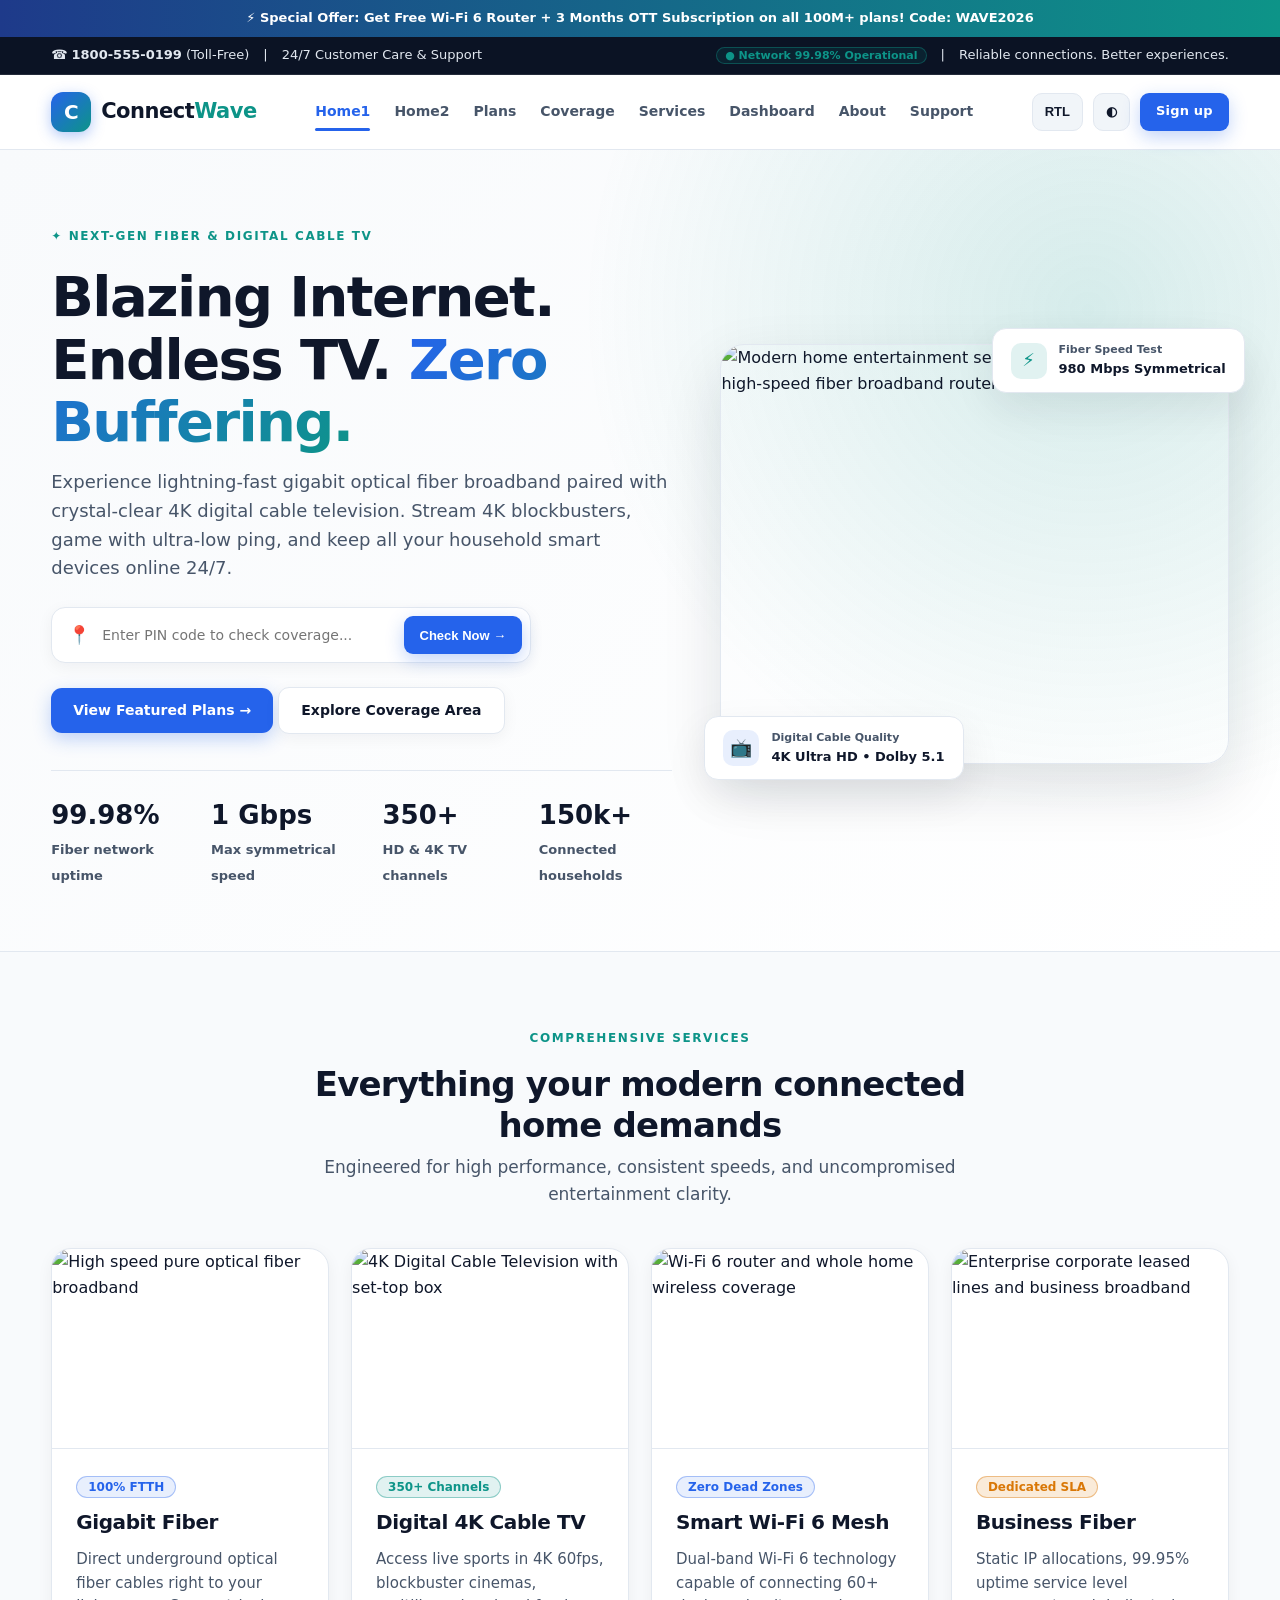
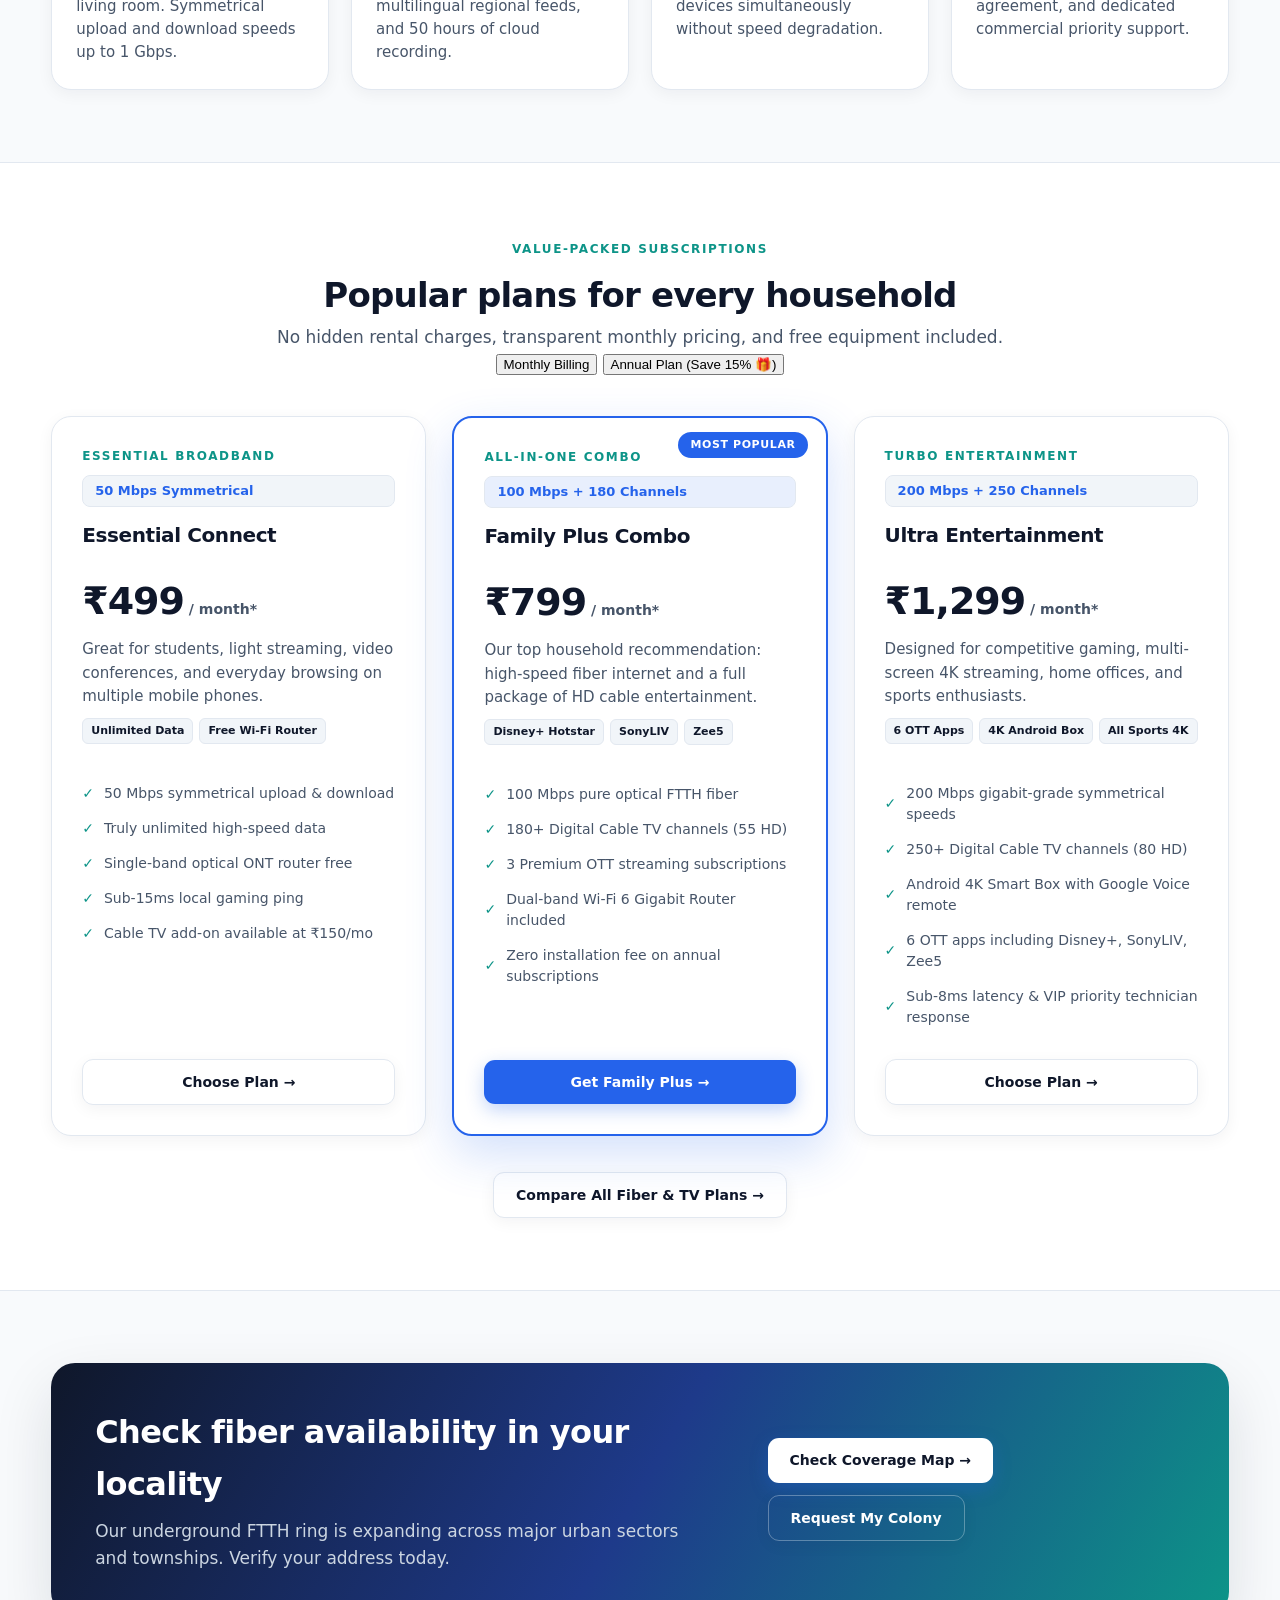
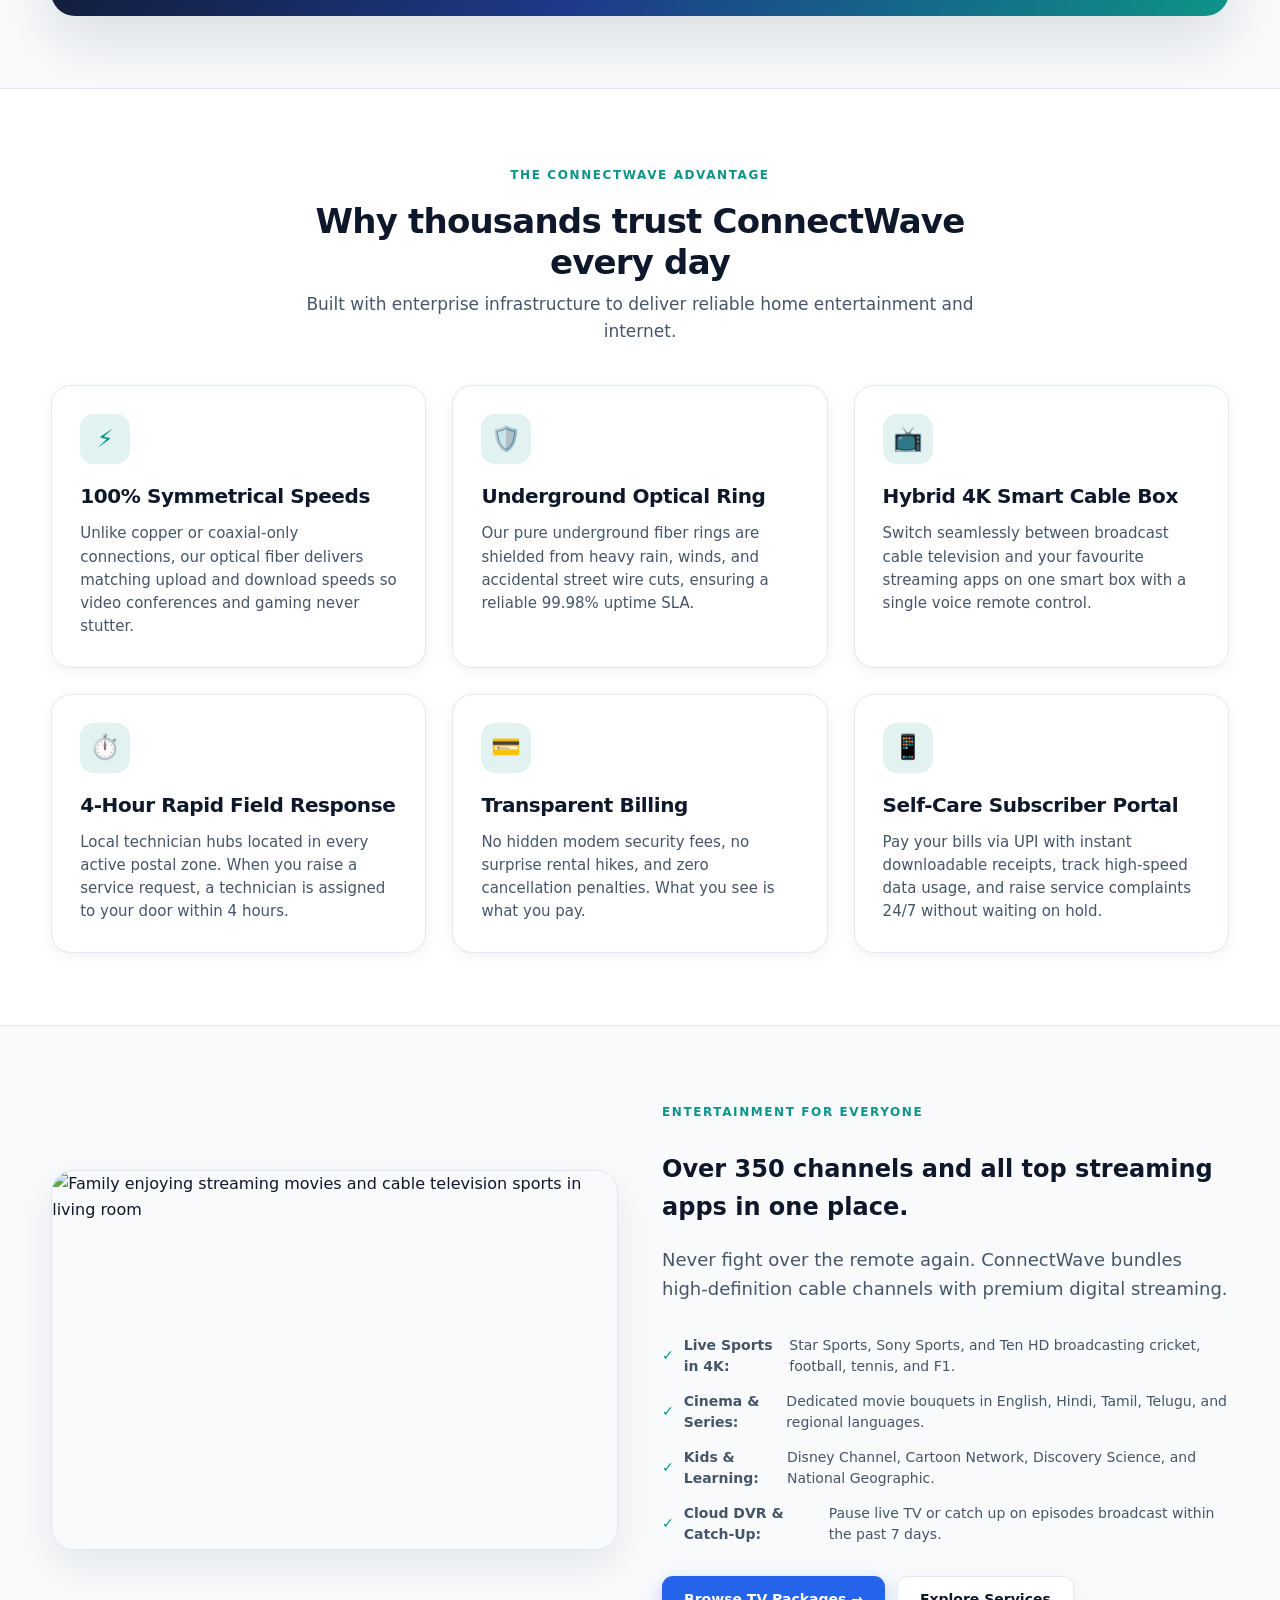
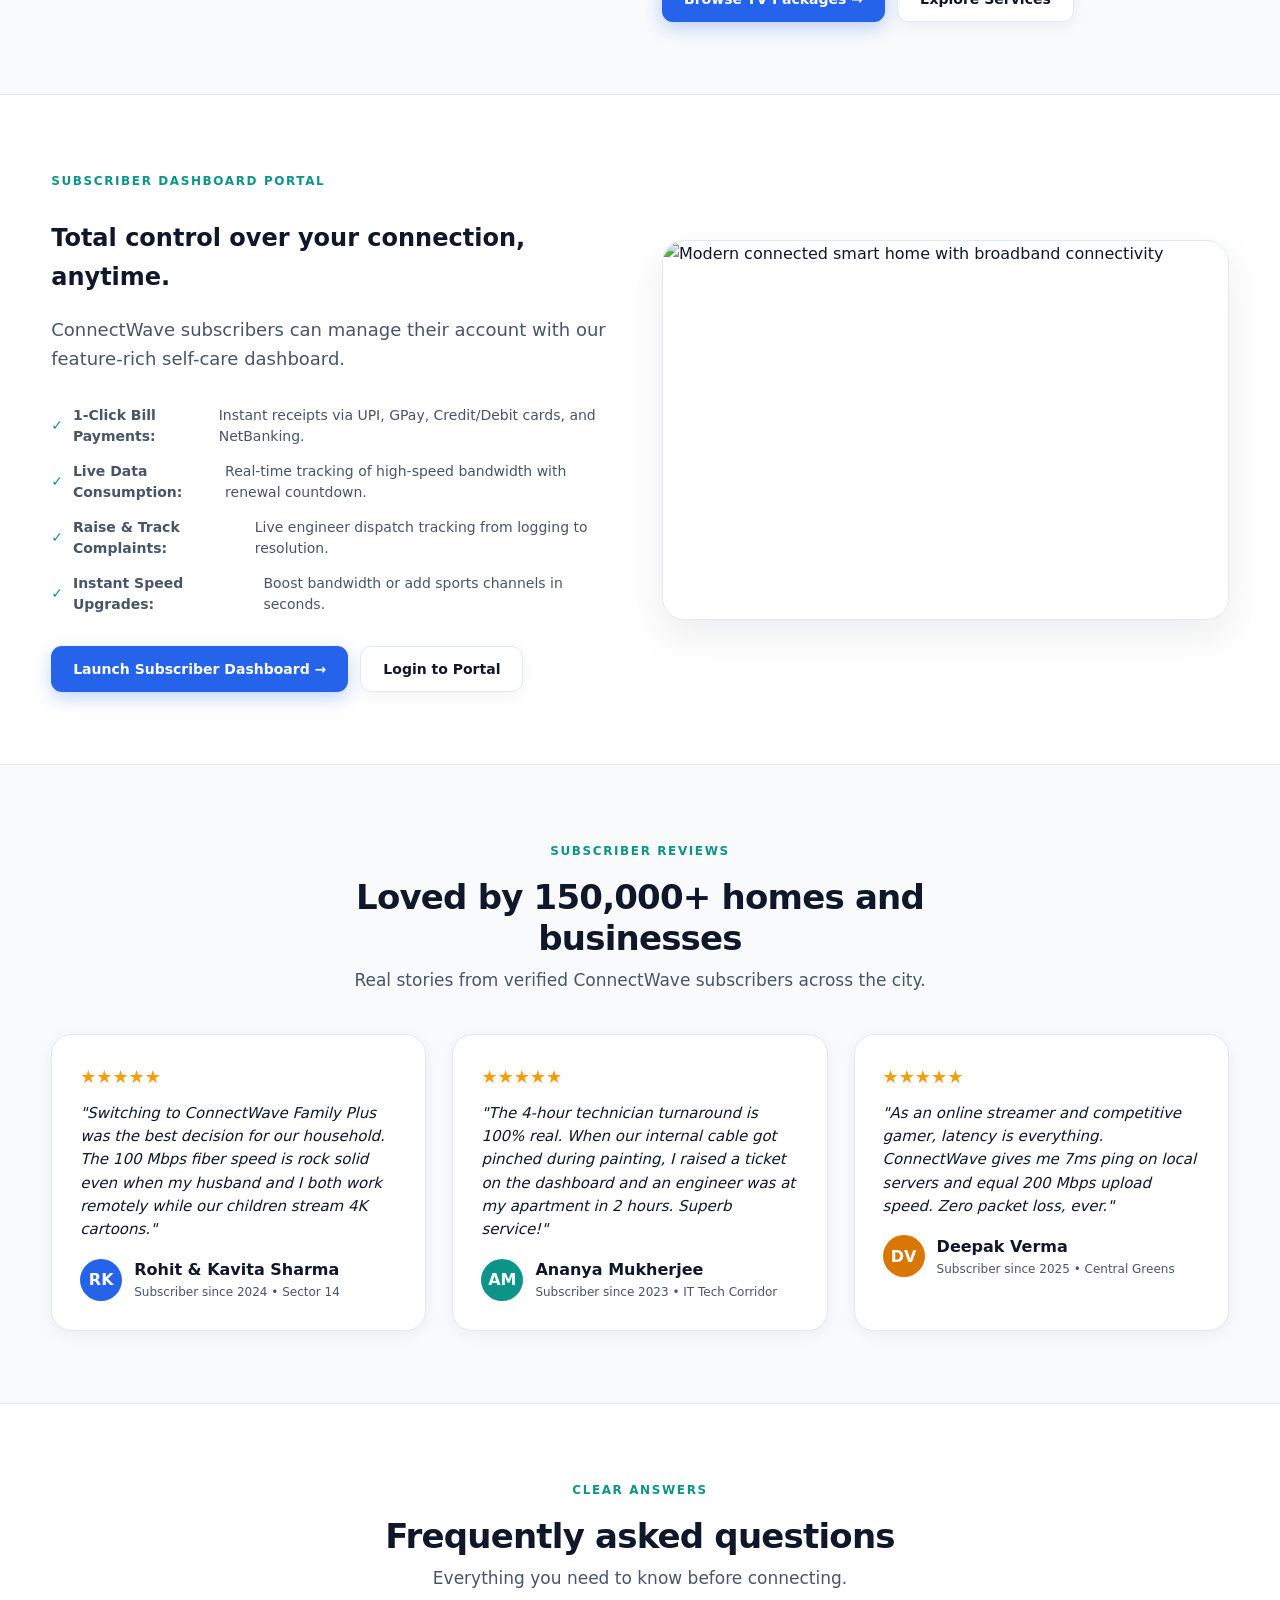
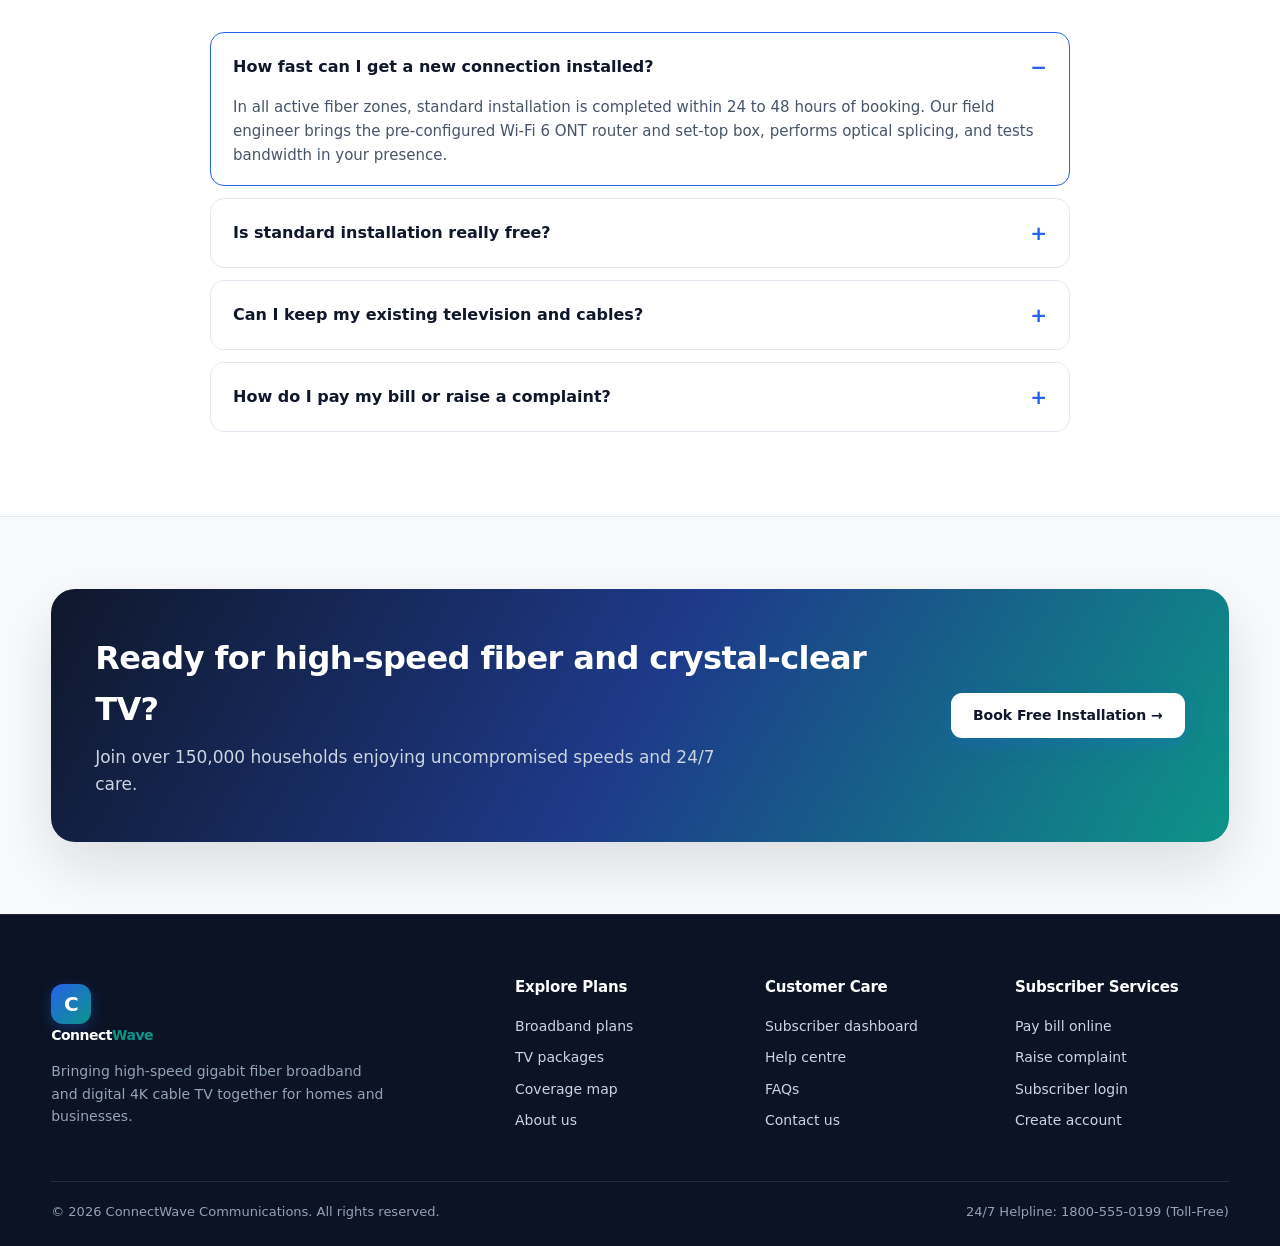
==== index.html @ 975c6c23 "feat: complete cable TV and broadband website with subscriber dashboard, coverage checker, and high-" ====
<!doctype html>
<html lang="en">
<head>
  <meta charset="utf-8">
  <meta name="viewport" content="width=device-width,initial-scale=1">
  <meta name="description" content="ConnectWave high-speed optical fiber broadband and digital 4K cable TV provider. 99.9% uptime, transparent plans, and 24/7 care.">
  <title>ConnectWave | Cable TV &amp; Gigabit Fiber Broadband</title>
  <link rel="icon" href="favicon.svg" type="image/svg+xml">
  <link rel="stylesheet" href="assets/style.css">
</head>
<body>

<!-- Announcement Offer Ticker -->
<div class="offer-ticker">
  <div class="container">
    <span>⚡ <strong>Special Offer:</strong> Get Free Wi-Fi 6 Router + 3 Months OTT Subscription on all 100M+ plans! Code: <strong>WAVE2026</strong></span>
  </div>
</div>

<!-- Topbar -->
<div class="topbar">
  <div class="container">
    <div class="topbar-left">
      <span>☎ <strong>1800-555-0199</strong> (Toll-Free)</span>
      <span>|</span>
      <span>24/7 Customer Care &amp; Support</span>
    </div>
    <div class="topbar-right">
      <span class="badge badge-success" style="padding:2px 8px;font-size:11px">● Network 99.98% Operational</span>
      <span>|</span>
      <span>Reliable connections. Better experiences.</span>
    </div>
  </div>
</div>

<!-- Navbar -->
<header class="navbar">
  <div class="container navinner">
    <a class="brand" href="index.html">
      <span class="logo">C</span>
      <span>Connect<span style="color:var(--accent)">Wave</span></span>
    </a>
    <nav class="navlinks">
      <a class="active" href="index.html">Home1</a>
      <a href="Home2.html">Home2</a>
      <a href="plans.html">Plans</a>
      <a href="coverage.html">Coverage</a>
      <a href="services.html">Services</a>
      <a href="dashboard.html">Dashboard</a>
      <a href="about.html">About</a>
      <a href="support.html">Support</a>
    </nav>
    <div class="navactions">
      <button class="iconbtn" onclick="toggleRTL()" aria-label="Toggle text direction">RTL</button>
      <button class="iconbtn" onclick="toggleTheme()" aria-label="Toggle theme">◐</button>
      <a href="signup.html" class="btn small nav-signup-btn">Sign up</a>
    </div>
  </div>
</header>

<main>
  <!-- Hero Section -->
  <section class="hero">
    <div class="container hero-grid">
      <div>
        <span class="eyebrow">✦ Next-Gen Fiber &amp; Digital Cable TV</span>
        <h1>Blazing Internet. Endless TV. <span class="gradient-text">Zero Buffering.</span></h1>
        <p>
          Experience lightning-fast gigabit optical fiber broadband paired with crystal-clear 4K digital cable television. Stream 4K blockbusters, game with ultra-low ping, and keep all your household smart devices online 24/7.
        </p>

        <!-- Quick Pincode Availability in Hero -->
        <div style="background:var(--surface);border:1.5px solid var(--line);border-radius:14px;padding:8px 8px 8px 16px;box-shadow:var(--shadow-sm);display:flex;gap:10px;align-items:center;max-width:480px;margin:20px 0 24px">
          <span style="font-size:18px">📍</span>
          <input type="text" id="heroPinInput" placeholder="Enter PIN code to check coverage..." style="border:0;background:transparent;outline:none;font:inherit;flex:1;color:var(--text);font-size:14px">
          <button class="btn small" onclick="location.href='coverage.html?pin=' + encodeURIComponent(document.getElementById('heroPinInput').value)">Check Now &rarr;</button>
        </div>

        <div class="actions">
          <a class="btn" href="#featured-plans">View Featured Plans &rarr;</a>
          <a class="btn secondary" href="coverage.html">Explore Coverage Area</a>
        </div>

        <!-- High-Impact Live Stats -->
        <div class="stats">
          <div class="stat">
            <strong>99.98%</strong>
            <span>Fiber network uptime</span>
          </div>
          <div class="stat">
            <strong>1 Gbps</strong>
            <span>Max symmetrical speed</span>
          </div>
          <div class="stat">
            <strong>350+</strong>
            <span>HD &amp; 4K TV channels</span>
          </div>
          <div class="stat">
            <strong>150k+</strong>
            <span>Connected households</span>
          </div>
        </div>
      </div>

      <!-- Hero Visual Image with Floating Badges -->
      <div class="hero-img-wrap">
        <img class="hero-img" src="https://images.unsplash.com/photo-1593784991095-a205069470b6?auto=format&fit=crop&w=1400&q=85" alt="Modern home entertainment setup with 4K television and high-speed fiber broadband router">
        
        <div class="hero-float-card top-right">
          <div style="width:36px;height:36px;border-radius:10px;background:var(--accent-light);color:var(--accent);display:grid;place-items:center;font-size:18px">⚡</div>
          <div>
            <div style="font-size:11px;color:var(--muted)">Fiber Speed Test</div>
            <strong style="color:var(--text)">980 Mbps Symmetrical</strong>
          </div>
        </div>

        <div class="hero-float-card bottom-left">
          <div style="width:36px;height:36px;border-radius:10px;background:var(--primary-light);color:var(--primary);display:grid;place-items:center;font-size:18px">📺</div>
          <div>
            <div style="font-size:11px;color:var(--muted)">Digital Cable Quality</div>
            <strong style="color:var(--text)">4K Ultra HD &bull; Dolby 5.1</strong>
          </div>
        </div>
      </div>
    </div>
  </section>

  <!-- Service Categories Grid -->
  <section class="section">
    <div class="container">
      <div class="section-head">
        <span class="eyebrow">Comprehensive Services</span>
        <h2>Everything your modern connected home demands</h2>
        <p>Engineered for high performance, consistent speeds, and uncompromised entertainment clarity.</p>
      </div>

      <div class="grid-4">
        <!-- Service 1 -->
        <article class="card">
          <img src="https://images.unsplash.com/photo-1544197150-b99a580bb7a8?auto=format&fit=crop&w=1000&q=85" alt="High speed pure optical fiber broadband">
          <div class="card-body">
            <span class="badge badge-primary" style="margin-bottom:8px">100% FTTH</span>
            <h3>Gigabit Fiber</h3>
            <p>Direct underground optical fiber cables right to your living room. Symmetrical upload and download speeds up to 1 Gbps.</p>
          </div>
        </article>

        <!-- Service 2 -->
        <article class="card">
          <img src="https://images.unsplash.com/photo-1593359677879-a4bb92f829d1?auto=format&fit=crop&w=1000&q=85" alt="4K Digital Cable Television with set-top box">
          <div class="card-body">
            <span class="badge badge-success" style="margin-bottom:8px">350+ Channels</span>
            <h3>Digital 4K Cable TV</h3>
            <p>Access live sports in 4K 60fps, blockbuster cinemas, multilingual regional feeds, and 50 hours of cloud recording.</p>
          </div>
        </article>

        <!-- Service 3 -->
        <article class="card">
          <img src="https://images.unsplash.com/photo-1606904825846-647eb07f5be2?auto=format&fit=crop&w=1000&q=85" alt="Wi-Fi 6 router and whole home wireless coverage">
          <div class="card-body">
            <span class="badge badge-primary" style="margin-bottom:8px">Zero Dead Zones</span>
            <h3>Smart Wi-Fi 6 Mesh</h3>
            <p>Dual-band Wi-Fi 6 technology capable of connecting 60+ devices simultaneously without speed degradation.</p>
          </div>
        </article>

        <!-- Service 4 -->
        <article class="card">
          <img src="https://images.unsplash.com/photo-1518770660439-4636190af475?auto=format&fit=crop&w=1000&q=85" alt="Enterprise corporate leased lines and business broadband">
          <div class="card-body">
            <span class="badge badge-warning" style="margin-bottom:8px">Dedicated SLA</span>
            <h3>Business Fiber</h3>
            <p>Static IP allocations, 99.95% uptime service level agreement, and dedicated commercial priority support.</p>
          </div>
        </article>
      </div>
    </div>
  </section>

  <!-- Featured Plans Section on Home Page -->
  <section class="section alt" id="featured-plans">
    <div class="container">
      <div class="section-head">
        <span class="eyebrow">Value-Packed Subscriptions</span>
        <h2>Popular plans for every household</h2>
        <p>No hidden rental charges, transparent monthly pricing, and free equipment included.</p>

        <!-- Monthly / Annual Toggle Switcher -->
        <div class="plan-switcher">
          <button class="plan-switch-btn active" data-cycle="monthly" onclick="setBillingCycle('monthly')">Monthly Billing</button>
          <button class="plan-switch-btn" data-cycle="annual" onclick="setBillingCycle('annual')">Annual Plan (Save 15% 🎁)</button>
        </div>
      </div>

      <div class="grid">
        <!-- Plan 1 -->
        <article class="card plain-card" data-monthly-price="499">
          <span class="eyebrow">ESSENTIAL BROADBAND</span>
          <div class="speed-tag">50 Mbps Symmetrical</div>
          <h3>Essential Connect</h3>
          <div class="price">₹499<small> / month*</small></div>
          <p>Great for students, light streaming, video conferences, and everyday browsing on multiple mobile phones.</p>
          
          <div class="ott-badges">
            <span class="ott-chip">Unlimited Data</span>
            <span class="ott-chip">Free Wi-Fi Router</span>
          </div>

          <ul class="list">
            <li>50 Mbps symmetrical upload &amp; download</li>
            <li>Truly unlimited high-speed data</li>
            <li>Single-band optical ONT router free</li>
            <li>Sub-15ms local gaming ping</li>
            <li>Cable TV add-on available at ₹150/mo</li>
          </ul>
          <a class="btn secondary" href="signup.html?plan=essential50">Choose Plan &rarr;</a>
        </article>

        <!-- Plan 2: Most Popular Combo -->
        <article class="card plain-card featured" data-monthly-price="799">
          <span class="featured-ribbon">MOST POPULAR</span>
          <span class="eyebrow">ALL-IN-ONE COMBO</span>
          <div class="speed-tag" style="background:var(--primary-light);color:var(--primary)">100 Mbps + 180 Channels</div>
          <h3>Family Plus Combo</h3>
          <div class="price">₹799<small> / month*</small></div>
          <p>Our top household recommendation: high-speed fiber internet and a full package of HD cable entertainment.</p>
          
          <div class="ott-badges">
            <span class="ott-chip">Disney+ Hotstar</span>
            <span class="ott-chip">SonyLIV</span>
            <span class="ott-chip">Zee5</span>
          </div>

          <ul class="list">
            <li>100 Mbps pure optical FTTH fiber</li>
            <li>180+ Digital Cable TV channels (55 HD)</li>
            <li>3 Premium OTT streaming subscriptions</li>
            <li>Dual-band Wi-Fi 6 Gigabit Router included</li>
            <li>Zero installation fee on annual subscriptions</li>
          </ul>
          <a class="btn" href="signup.html?plan=familyplus100">Get Family Plus &rarr;</a>
        </article>

        <!-- Plan 3 -->
        <article class="card plain-card" data-monthly-price="1299">
          <span class="eyebrow">TURBO ENTERTAINMENT</span>
          <div class="speed-tag">200 Mbps + 250 Channels</div>
          <h3>Ultra Entertainment</h3>
          <div class="price">₹1,299<small> / month*</small></div>
          <p>Designed for competitive gaming, multi-screen 4K streaming, home offices, and sports enthusiasts.</p>
          
          <div class="ott-badges">
            <span class="ott-chip">6 OTT Apps</span>
            <span class="ott-chip">4K Android Box</span>
            <span class="ott-chip">All Sports 4K</span>
          </div>

          <ul class="list">
            <li>200 Mbps gigabit-grade symmetrical speeds</li>
            <li>250+ Digital Cable TV channels (80 HD)</li>
            <li>Android 4K Smart Box with Google Voice remote</li>
            <li>6 OTT apps including Disney+, SonyLIV, Zee5</li>
            <li>Sub-8ms latency &amp; VIP priority technician response</li>
          </ul>
          <a class="btn secondary" href="signup.html?plan=ultra200">Choose Plan &rarr;</a>
        </article>
      </div>

      <div style="text-align:center;margin-top:36px">
        <a class="btn secondary" href="plans.html">Compare All Fiber &amp; TV Plans &rarr;</a>
      </div>
    </div>
  </section>

  <!-- Interactive Coverage Quick Strip -->
  <section class="section">
    <div class="container">
      <div class="banner">
        <div>
          <h2>Check fiber availability in your locality</h2>
          <p>Our underground FTTH ring is expanding across major urban sectors and townships. Verify your address today.</p>
        </div>
        <div style="display:flex;gap:12px;flex-wrap:wrap">
          <a class="btn" style="background:#ffffff;color:#0f172a !important" href="coverage.html">Check Coverage Map &rarr;</a>
          <a class="btn secondary" style="border-color:rgba(255,255,255,0.3);color:#ffffff !important;background:transparent" href="coverage.html#request-coverage">Request My Colony</a>
        </div>
      </div>
    </div>
  </section>

  <!-- Why Choose ConnectWave: 6 Value Pillars -->
  <section class="section alt">
    <div class="container">
      <div class="section-head">
        <span class="eyebrow">The ConnectWave Advantage</span>
        <h2>Why thousands trust ConnectWave every day</h2>
        <p>Built with enterprise infrastructure to deliver reliable home entertainment and internet.</p>
      </div>

      <div class="grid">
        <div class="card" style="padding:28px">
          <div class="feature-icon">⚡</div>
          <h3>100% Symmetrical Speeds</h3>
          <p>Unlike copper or coaxial-only connections, our optical fiber delivers matching upload and download speeds so video conferences and gaming never stutter.</p>
        </div>

        <div class="card" style="padding:28px">
          <div class="feature-icon">🛡️</div>
          <h3>Underground Optical Ring</h3>
          <p>Our pure underground fiber rings are shielded from heavy rain, winds, and accidental street wire cuts, ensuring a reliable 99.98% uptime SLA.</p>
        </div>

        <div class="card" style="padding:28px">
          <div class="feature-icon">📺</div>
          <h3>Hybrid 4K Smart Cable Box</h3>
          <p>Switch seamlessly between broadcast cable television and your favourite streaming apps on one smart box with a single voice remote control.</p>
        </div>

        <div class="card" style="padding:28px">
          <div class="feature-icon">⏱️</div>
          <h3>4-Hour Rapid Field Response</h3>
          <p>Local technician hubs located in every active postal zone. When you raise a service request, a technician is assigned to your door within 4 hours.</p>
        </div>

        <div class="card" style="padding:28px">
          <div class="feature-icon">💳</div>
          <h3>Transparent Billing</h3>
          <p>No hidden modem security fees, no surprise rental hikes, and zero cancellation penalties. What you see is what you pay.</p>
        </div>

        <div class="card" style="padding:28px">
          <div class="feature-icon">📱</div>
          <h3>Self-Care Subscriber Portal</h3>
          <p>Pay your bills via UPI with instant downloadable receipts, track high-speed data usage, and raise service complaints 24/7 without waiting on hold.</p>
        </div>
      </div>
    </div>
  </section>

  <!-- Entertainment Showcase (Cable TV & OTT Bouquets) -->
  <section class="section">
    <div class="container two-col">
      <img src="https://images.unsplash.com/photo-1574375927938-d5a98e8ffe85?auto=format&fit=crop&w=1200&q=85" alt="Family enjoying streaming movies and cable television sports in living room">
      <div>
        <span class="eyebrow">Entertainment for Everyone</span>
        <h2>Over 350 channels and all top streaming apps in one place.</h2>
        <p class="lead">
          Never fight over the remote again. ConnectWave bundles high-definition cable channels with premium digital streaming.
        </p>
        <ul class="list">
          <li><strong>Live Sports in 4K:</strong> Star Sports, Sony Sports, and Ten HD broadcasting cricket, football, tennis, and F1.</li>
          <li><strong>Cinema &amp; Series:</strong> Dedicated movie bouquets in English, Hindi, Tamil, Telugu, and regional languages.</li>
          <li><strong>Kids &amp; Learning:</strong> Disney Channel, Cartoon Network, Discovery Science, and National Geographic.</li>
          <li><strong>Cloud DVR &amp; Catch-Up:</strong> Pause live TV or catch up on episodes broadcast within the past 7 days.</li>
        </ul>
        <div style="display:flex;gap:12px;margin-top:20px;flex-wrap:wrap">
          <a class="btn" href="plans.html?cat=tv">Browse TV Packages &rarr;</a>
          <a class="btn secondary" href="services.html">Explore Services</a>
        </div>
      </div>
    </div>
  </section>

  <!-- Dedicated Subscriber Portal Spotlight Card -->
  <section class="section alt">
    <div class="container two-col">
      <div>
        <span class="eyebrow">Subscriber Dashboard Portal</span>
        <h2>Total control over your connection, anytime.</h2>
        <p class="lead">
          ConnectWave subscribers can manage their account with our feature-rich self-care dashboard.
        </p>
        <ul class="list">
          <li><strong>1-Click Bill Payments:</strong> Instant receipts via UPI, GPay, Credit/Debit cards, and NetBanking.</li>
          <li><strong>Live Data Consumption:</strong> Real-time tracking of high-speed bandwidth with renewal countdown.</li>
          <li><strong>Raise &amp; Track Complaints:</strong> Live engineer dispatch tracking from logging to resolution.</li>
          <li><strong>Instant Speed Upgrades:</strong> Boost bandwidth or add sports channels in seconds.</li>
        </ul>
        <div style="display:flex;gap:12px;flex-wrap:wrap;margin-top:22px">
          <a class="btn" href="dashboard.html">Launch Subscriber Dashboard &rarr;</a>
          <a class="btn secondary" href="login.html">Login to Portal</a>
        </div>
      </div>
      <img src="https://images.unsplash.com/photo-1558008258-3256797b43f3?auto=format&fit=crop&w=1200&q=85" alt="Modern connected smart home with broadband connectivity">
    </div>
  </section>

  <!-- Customer Testimonials -->
  <section class="section">
    <div class="container">
      <div class="section-head">
        <span class="eyebrow">Subscriber Reviews</span>
        <h2>Loved by 150,000+ homes and businesses</h2>
        <p>Real stories from verified ConnectWave subscribers across the city.</p>
      </div>

      <div class="grid">
        <div class="card" style="padding:28px">
          <div style="color:#f59e0b;font-size:18px;margin-bottom:10px">★★★★★</div>
          <p style="font-style:italic;color:var(--text);margin-bottom:16px">
            "Switching to ConnectWave Family Plus was the best decision for our household. The 100 Mbps fiber speed is rock solid even when my husband and I both work remotely while our children stream 4K cartoons."
          </p>
          <div style="display:flex;align-items:center;gap:12px">
            <div style="width:42px;height:42px;border-radius:50%;background:var(--primary);color:white;display:grid;place-items:center;font-weight:750">RK</div>
            <div>
              <strong style="color:var(--text)">Rohit &amp; Kavita Sharma</strong>
              <div style="font-size:12px;color:var(--muted)">Subscriber since 2024 &bull; Sector 14</div>
            </div>
          </div>
        </div>

        <div class="card" style="padding:28px">
          <div style="color:#f59e0b;font-size:18px;margin-bottom:10px">★★★★★</div>
          <p style="font-style:italic;color:var(--text);margin-bottom:16px">
            "The 4-hour technician turnaround is 100% real. When our internal cable got pinched during painting, I raised a ticket on the dashboard and an engineer was at my apartment in 2 hours. Superb service!"
          </p>
          <div style="display:flex;align-items:center;gap:12px">
            <div style="width:42px;height:42px;border-radius:50%;background:var(--accent);color:white;display:grid;place-items:center;font-weight:750">AM</div>
            <div>
              <strong style="color:var(--text)">Ananya Mukherjee</strong>
              <div style="font-size:12px;color:var(--muted)">Subscriber since 2023 &bull; IT Tech Corridor</div>
            </div>
          </div>
        </div>

        <div class="card" style="padding:28px">
          <div style="color:#f59e0b;font-size:18px;margin-bottom:10px">★★★★★</div>
          <p style="font-style:italic;color:var(--text);margin-bottom:16px">
            "As an online streamer and competitive gamer, latency is everything. ConnectWave gives me 7ms ping on local servers and equal 200 Mbps upload speed. Zero packet loss, ever."
          </p>
          <div style="display:flex;align-items:center;gap:12px">
            <div style="width:42px;height:42px;border-radius:50%;background:var(--warning);color:white;display:grid;place-items:center;font-weight:750">DV</div>
            <div>
              <strong style="color:var(--text)">Deepak Verma</strong>
              <div style="font-size:12px;color:var(--muted)">Subscriber since 2025 &bull; Central Greens</div>
            </div>
          </div>
        </div>
      </div>
    </div>
  </section>

  <!-- FAQs on Home1 -->
  <section class="section alt">
    <div class="container">
      <div class="section-head">
        <span class="eyebrow">Clear Answers</span>
        <h2>Frequently asked questions</h2>
        <p>Everything you need to know before connecting.</p>
      </div>

      <div class="faq">
        <details open>
          <summary>How fast can I get a new connection installed?</summary>
          <p>In all active fiber zones, standard installation is completed within 24 to 48 hours of booking. Our field engineer brings the pre-configured Wi-Fi 6 ONT router and set-top box, performs optical splicing, and tests bandwidth in your presence.</p>
        </details>
        <details>
          <summary>Is standard installation really free?</summary>
          <p>Yes! Free installation applies when you subscribe to any 6-month or 12-month billing plan. On monthly plans, a nominal one-time technician setup fee of ₹500 covers indoor cabling and optical router setup.</p>
        </details>
        <details>
          <summary>Can I keep my existing television and cables?</summary>
          <p>Yes. Our 4K digital cable set-top box connects seamlessly to any television via standard HDMI or AV cables. We also provide full backward compatibility with non-smart TVs.</p>
        </details>
        <details>
          <summary>How do I pay my bill or raise a complaint?</summary>
          <p>You can pay bills in 1 click or raise a service ticket through the <a href="dashboard.html" style="color:var(--primary);font-weight:750">Subscriber Dashboard</a> using UPI, Cards, or NetBanking with zero transaction charges.</p>
        </details>
      </div>
    </div>
  </section>

  <!-- Ready to Connect Banner -->
  <section class="section">
    <div class="container">
      <div class="banner">
        <div>
          <h2>Ready for high-speed fiber and crystal-clear TV?</h2>
          <p>Join over 150,000 households enjoying uncompromised speeds and 24/7 care.</p>
        </div>
        <a class="btn" style="background:#ffffff;color:#0f172a !important" href="signup.html">Book Free Installation &rarr;</a>
      </div>
    </div>
  </section>
</main>

<!-- Footer (Identical Brand Name with Navbar) -->
<footer class="footer">
  <div class="container">
    <div class="footer-grid">
      <div class="footer-brand-wrap">
        <a class="brand" href="index.html">
          <span class="logo">C</span>
          <span style="color:white">Connect<span style="color:var(--accent)">Wave</span></span>
        </a>
        <p>Bringing high-speed gigabit fiber broadband and digital 4K cable TV together for homes and businesses.</p>
      </div>
      <div>
        <h4>Explore Plans</h4>
        <a href="plans.html">Broadband plans</a>
        <a href="services.html">TV packages</a>
        <a href="coverage.html">Coverage map</a>
        <a href="about.html">About us</a>
      </div>
      <div>
        <h4>Customer Care</h4>
        <a href="dashboard.html">Subscriber dashboard</a>
        <a href="support.html">Help centre</a>
        <a href="support.html#faq">FAQs</a>
        <a href="contact.html">Contact us</a>
      </div>
      <div>
        <h4>Subscriber Services</h4>
        <a href="dashboard.html">Pay bill online</a>
        <a href="dashboard.html">Raise complaint</a>
        <a href="login.html">Subscriber login</a>
        <a href="signup.html">Create account</a>
      </div>
    </div>
    <div class="copyright">
      <span>&copy; 2026 ConnectWave Communications. All rights reserved.</span>
      <span>24/7 Helpline: 1800-555-0199 (Toll-Free)</span>
    </div>
  </div>
</footer>

<script src="assets/app.js"></script>
</body>
</html>
---- assets/style.css ----
/* ============================================================
   CONNECTWAVE - MODERN DESIGN SYSTEM & STYLESHEET
   High Contrast (Light & Dark) • Responsive (320px - 2014px+) • RTL Ready
   ============================================================ */

:root {
  --bg: #f8fafc;
  --surface: #ffffff;
  --surface-alt: #f1f5f9;
  --surface-card: #ffffff;
  --text: #0f172a;
  --muted: #475569;
  --primary: #2563eb;
  --primary-hover: #1d4ed8;
  --primary-light: rgba(37, 99, 235, 0.1);
  --accent: #0d9488;
  --accent-hover: #0f766e;
  --accent-light: rgba(13, 148, 136, 0.12);
  --line: #e2e8f0;
  --shadow: 0 16px 40px rgba(15, 23, 42, 0.08);
  --shadow-sm: 0 4px 16px rgba(15, 23, 42, 0.05);
  --shadow-lg: 0 24px 60px rgba(15, 23, 42, 0.12);
  --success: #0d9488;
  --warning: #d97706;
  --danger: #dc2626;
  --hero-overlay: linear-gradient(135deg, rgba(15, 23, 42, 0.88), rgba(30, 58, 138, 0.82));
}

[data-theme="dark"] {
  --bg: #0b1120;
  --surface: #131d33;
  --surface-alt: #1c2a4a;
  --surface-card: #142038;
  --text: #f8fafc;
  --muted: #94a3b8;
  --primary: #60a5fa;
  --primary-hover: #93c5fd;
  --primary-light: rgba(96, 165, 250, 0.15);
  --accent: #2dd4bf;
  --accent-hover: #5eead4;
  --accent-light: rgba(45, 212, 191, 0.18);
  --line: #243452;
  --shadow: 0 16px 45px rgba(0, 0, 0, 0.45);
  --shadow-sm: 0 4px 16px rgba(0, 0, 0, 0.3);
  --shadow-lg: 0 24px 60px rgba(0, 0, 0, 0.55);
  --success: #2dd4bf;
  --warning: #fbbf24;
  --danger: #f87171;
  --hero-overlay: linear-gradient(135deg, rgba(7, 11, 22, 0.92), rgba(20, 39, 82, 0.88));
}

* {
  box-sizing: border-box;
}

html {
  scroll-behavior: smooth;
}

body {
  margin: 0;
  background: var(--bg);
  color: var(--text);
  font: 16px/1.6 Inter, Segoe UI, system-ui, -apple-system, Arial, sans-serif;
  transition: background-color 0.2s ease, color 0.2s ease;
  overflow-x: hidden;
}

a {
  color: inherit;
  text-decoration: none;
}

img {
  max-width: 100%;
  display: block;
}

/* Container for Standard & Ultrawide (up to 2014px+) */
.container {
  width: min(1280px, 92%);
  margin: 0 auto;
}

@media (min-width: 1920px) {
  .container {
    width: min(1440px, 90%);
  }
}

/* ============================================================
   TOPBAR & TICKER
   ============================================================ */
.topbar {
  background: #0b1324;
  color: #e2e8f0;
  font-size: 13px;
  padding: 8px 0;
  border-bottom: 1px solid rgba(255, 255, 255, 0.1);
}

.topbar .container {
  display: flex;
  justify-content: space-between;
  align-items: center;
  gap: 16px;
}

.topbar-left, .topbar-right {
  display: flex;
  align-items: center;
  gap: 14px;
}

.offer-ticker {
  background: linear-gradient(90deg, #1e3a8a, #0d9488);
  color: #ffffff;
  padding: 8px 0;
  font-size: 13px;
  font-weight: 600;
  text-align: center;
}

.offer-ticker .container {
  display: flex;
  justify-content: center;
  align-items: center;
  gap: 12px;
}

/* ============================================================
   NAVBAR
   ============================================================ */
.navbar {
  background: var(--surface);
  border-bottom: 1px solid var(--line);
  position: sticky;
  top: 0;
  z-index: 100;
  backdrop-filter: blur(10px);
  transition: background-color 0.2s ease, border-color 0.2s ease;
}

.navinner {
  min-height: 74px;
  display: flex;
  align-items: center;
  justify-content: space-between;
  gap: 18px;
}

.brand {
  display: inline-flex;
  align-items: center;
  gap: 10px;
  font-size: 21px;
  font-weight: 850;
  white-space: nowrap;
  letter-spacing: -0.5px;
  color: var(--text);
}

.logo {
  width: 40px;
  height: 40px;
  border-radius: 12px;
  background: linear-gradient(135deg, #2563eb, #0d9488);
  display: grid;
  place-items: center;
  color: #ffffff;
  font-weight: 900;
  font-size: 20px;
  box-shadow: 0 4px 14px rgba(37, 99, 235, 0.35);
  flex-shrink: 0;
}

.navlinks {
  display: flex;
  align-items: center;
  gap: 16px;
  flex-wrap: wrap;
  font-size: 14px;
  font-weight: 650;
}

.navlinks a {
  color: var(--muted);
  padding: 6px 4px;
  border-radius: 6px;
  transition: color 0.15s ease;
  position: relative;
}

.navlinks a:hover,
.navlinks a.active {
  color: var(--primary);
}

.navlinks a.active::after {
  content: "";
  position: absolute;
  bottom: -2px;
  left: 4px;
  right: 4px;
  height: 2.5px;
  background: var(--primary);
  border-radius: 2px;
}

.navactions {
  display: flex;
  gap: 10px;
  align-items: center;
  flex-shrink: 0;
}

.iconbtn {
  border: 1px solid var(--line);
  background: var(--surface-alt);
  color: var(--text);
  padding: 8px 12px;
  border-radius: 10px;
  cursor: pointer;
  font-weight: 700;
  font-size: 13px;
  transition: all 0.15s ease;
  display: inline-flex;
  align-items: center;
  justify-content: center;
  min-height: 38px;
}

.iconbtn:hover {
  background: var(--surface);
  border-color: var(--primary);
  color: var(--primary);
}

/* ============================================================
   BUTTONS
   ============================================================ */
.btn {
  display: inline-flex;
  align-items: center;
  justify-content: center;
  gap: 8px;
  padding: 11px 22px;
  border-radius: 11px;
  background: var(--primary);
  color: #ffffff !important;
  font-weight: 750;
  font-size: 14px;
  border: 0;
  cursor: pointer;
  box-shadow: 0 6px 18px rgba(37, 99, 235, 0.28);
  transition: all 0.15s ease;
  text-decoration: none;
  white-space: nowrap;
}

.btn:hover {
  background: var(--primary-hover);
  transform: translateY(-1px);
  box-shadow: 0 8px 24px rgba(37, 99, 235, 0.35);
}

.btn.secondary {
  background: var(--surface);
  color: var(--text) !important;
  border: 1px solid var(--line);
  box-shadow: var(--shadow-sm);
}

.btn.secondary:hover {
  background: var(--surface-alt);
  border-color: var(--primary);
  color: var(--primary) !important;
}

.btn.accent {
  background: var(--accent);
  box-shadow: 0 6px 18px rgba(13, 148, 136, 0.28);
}

.btn.accent:hover {
  background: var(--accent-hover);
}

.btn.small {
  padding: 8px 16px;
  font-size: 13px;
  border-radius: 9px;
  min-height: 38px;
}

.nav-signup-btn {
  font-weight: 750;
  letter-spacing: 0.2px;
}

/* ============================================================
   BADGES & PILLS
   ============================================================ */
.badge {
  display: inline-flex;
  align-items: center;
  gap: 6px;
  padding: 4px 11px;
  border-radius: 20px;
  font-size: 12px;
  font-weight: 750;
  line-height: 1;
}

.badge-success {
  background: var(--accent-light);
  color: var(--accent);
  border: 1px solid rgba(13, 148, 136, 0.4);
}

.badge-warning {
  background: rgba(217, 119, 6, 0.15);
  color: var(--warning);
  border: 1px solid rgba(217, 119, 6, 0.4);
}

.badge-danger {
  background: rgba(220, 38, 38, 0.15);
  color: var(--danger);
  border: 1px solid rgba(220, 38, 38, 0.4);
}

.badge-primary {
  background: var(--primary-light);
  color: var(--primary);
  border: 1px solid rgba(37, 99, 235, 0.35);
}

/* ============================================================
   HERO SECTIONS (High Contrast with Relevant Backgrounds)
   ============================================================ */
.hero {
  padding: 72px 0 64px;
  background: radial-gradient(circle at 85% 20%, rgba(13, 148, 136, 0.16), transparent 40%),
              linear-gradient(135deg, var(--bg), var(--surface));
  border-bottom: 1px solid var(--line);
}

.hero-grid {
  display: grid;
  grid-template-columns: 1.1fr 0.9fr;
  gap: 48px;
  align-items: center;
}

.eyebrow {
  color: var(--accent);
  font-weight: 850;
  text-transform: uppercase;
  letter-spacing: 1.6px;
  font-size: 12px;
  display: inline-flex;
  align-items: center;
  gap: 6px;
  margin-bottom: 8px;
}

.hero h1 {
  font-size: clamp(36px, 4.6vw, 56px);
  line-height: 1.12;
  letter-spacing: -1.6px;
  margin: 12px 0;
  font-weight: 900;
  color: var(--text);
}

.gradient-text {
  background: linear-gradient(135deg, var(--primary), var(--accent));
  -webkit-background-clip: text;
  -webkit-text-fill-color: transparent;
}

.hero p, .lead {
  color: var(--muted);
  font-size: 18px;
  max-width: 640px;
  margin: 14px 0 24px;
  line-height: 1.6;
}

.hero-img-wrap {
  position: relative;
}

.hero-img {
  height: 420px;
  object-fit: cover;
  width: 100%;
  border-radius: 24px;
  box-shadow: var(--shadow-lg);
  border: 1px solid var(--line);
}

.hero-float-card {
  position: absolute;
  background: var(--surface);
  border: 1px solid var(--line);
  padding: 12px 18px;
  border-radius: 14px;
  box-shadow: var(--shadow);
  display: flex;
  align-items: center;
  gap: 12px;
  font-size: 13px;
  font-weight: 750;
  backdrop-filter: blur(8px);
}

.hero-float-card.top-right {
  top: -16px;
  right: -16px;
}

.hero-float-card.bottom-left {
  bottom: -16px;
  left: -16px;
}

.stats {
  display: flex;
  gap: 32px;
  margin-top: 36px;
  padding-top: 24px;
  border-top: 1px solid var(--line);
}

.stat strong {
  display: block;
  font-size: 26px;
  font-weight: 850;
  color: var(--text);
}

.stat span {
  color: var(--muted);
  font-size: 13px;
  font-weight: 550;
}

/* Inner Page Hero with High Contrast Image Overlay */
.page-hero {
  position: relative;
  padding: 68px 0;
  color: #ffffff;
  background-size: cover;
  background-position: center;
  background-repeat: no-repeat;
  border-bottom: 1px solid rgba(255, 255, 255, 0.1);
  overflow: hidden;
}

.page-hero::before {
  content: "";
  position: absolute;
  inset: 0;
  background: var(--hero-overlay);
  backdrop-filter: blur(3px);
  z-index: 1;
}

.page-hero .container {
  position: relative;
  z-index: 2;
  text-align: center;
}

.page-hero h1 {
  font-size: clamp(32px, 4vw, 48px);
  margin: 6px 0 10px;
  letter-spacing: -1px;
  font-weight: 850;
  color: #ffffff;
  text-shadow: 0 2px 10px rgba(0, 0, 0, 0.3);
}

.page-hero p {
  color: #e2e8f0;
  margin: 0 auto;
  font-size: 18px;
  max-width: 680px;
  text-shadow: 0 1px 6px rgba(0, 0, 0, 0.25);
}

/* ============================================================
   SECTIONS & GRIDS
   ============================================================ */
.section {
  padding: 72px 0;
}

.section.alt {
  background: var(--surface);
  border-top: 1px solid var(--line);
  border-bottom: 1px solid var(--line);
}

.section-head {
  text-align: center;
  max-width: 740px;
  margin: 0 auto 40px;
}

.section-head h2 {
  font-size: 34px;
  line-height: 1.2;
  margin: 8px 0;
  letter-spacing: -0.8px;
  color: var(--text);
  font-weight: 850;
}

.section-head p {
  color: var(--muted);
  font-size: 17px;
  margin: 8px 0 0;
}

.grid {
  display: grid;
  grid-template-columns: repeat(3, 1fr);
  gap: 26px;
}

.grid-4 {
  display: grid;
  grid-template-columns: repeat(4, 1fr);
  gap: 22px;
}

.grid-2 {
  display: grid;
  grid-template-columns: repeat(2, 1fr);
  gap: 26px;
}

.card {
  background: var(--surface-card);
  border: 1px solid var(--line);
  border-radius: 20px;
  overflow: hidden;
  box-shadow: var(--shadow-sm);
  transition: transform 0.2s ease, box-shadow 0.2s ease, border-color 0.2s ease;
}

.card:hover {
  transform: translateY(-4px);
  box-shadow: var(--shadow);
  border-color: rgba(37, 99, 235, 0.4);
}

.card img {
  height: 200px;
  width: 100%;
  object-fit: cover;
  border-bottom: 1px solid var(--line);
}

.card-body {
  padding: 24px;
}

.card h3 {
  margin: 0 0 10px;
  font-size: 20px;
  letter-spacing: -0.4px;
  color: var(--text);
  font-weight: 800;
}

.card p {
  margin: 0;
  color: var(--muted);
  font-size: 15px;
  line-height: 1.55;
}

.feature-icon {
  width: 50px;
  height: 50px;
  border-radius: 14px;
  background: var(--accent-light);
  color: var(--accent);
  display: grid;
  place-items: center;
  font-size: 24px;
  margin-bottom: 16px;
  font-weight: 800;
}

/* Two-column layout */
.two-col {
  display: grid;
  grid-template-columns: 1fr 1fr;
  gap: 44px;
  align-items: center;
}

.two-col img {
  border-radius: 22px;
  height: 380px;
  width: 100%;
  object-fit: cover;
  box-shadow: var(--shadow);
  border: 1px solid var(--line);
}

/* ============================================================
   PRICING & PLAN CARDS
   ============================================================ */
.plain-card {
  padding: 30px;
  display: flex;
  flex-direction: column;
  position: relative;
}

.plain-card.featured {
  border: 2px solid var(--primary);
  box-shadow: 0 18px 48px rgba(37, 99, 235, 0.2);
}

.featured-ribbon {
  position: absolute;
  top: 14px;
  right: 18px;
  background: var(--primary);
  color: #ffffff;
  padding: 4px 12px;
  border-radius: 20px;
  font-size: 11px;
  font-weight: 850;
  letter-spacing: 0.6px;
}

.price {
  font-size: 38px;
  font-weight: 900;
  margin: 10px 0 6px;
  color: var(--text);
  letter-spacing: -1px;
}

.price small {
  font-size: 14px;
  color: var(--muted);
  font-weight: 550;
  letter-spacing: normal;
}

.speed-tag {
  display: inline-block;
  background: var(--surface-alt);
  border: 1px solid var(--line);
  padding: 5px 12px;
  border-radius: 8px;
  font-weight: 800;
  font-size: 13px;
  color: var(--primary);
  margin-bottom: 12px;
}

.ott-badges {
  display: flex;
  gap: 6px;
  flex-wrap: wrap;
  margin: 10px 0 16px;
}

.ott-chip {
  background: var(--surface-alt);
  border: 1px solid var(--line);
  padding: 3px 8px;
  border-radius: 6px;
  font-size: 11px;
  font-weight: 700;
  color: var(--text);
}

.list {
  padding: 0;
  list-style: none;
  color: var(--muted);
  margin: 16px 0 24px;
  flex-grow: 1;
}

.list li {
  padding: 7px 0;
  display: flex;
  align-items: center;
  font-size: 14px;
  line-height: 1.5;
}

.list li:before {
  content: "✓";
  color: var(--accent);
  font-weight: 900;
  margin-right: 10px;
  font-size: 14px;
  flex-shrink: 0;
}

/* ============================================================
   BANNERS & CALLOUTS
   ============================================================ */
.banner {
  background: linear-gradient(120deg, #0f172a, #1e3a8a, #0d9488);
  color: #ffffff;
  border-radius: 24px;
  padding: 44px;
  display: flex;
  align-items: center;
  justify-content: space-between;
  gap: 28px;
  box-shadow: var(--shadow-lg);
  position: relative;
  overflow: hidden;
}

.banner h2 {
  margin: 0 0 8px;
  font-size: 32px;
  letter-spacing: -0.6px;
  font-weight: 850;
  color: #ffffff;
}

.banner p {
  color: #cbd5e1;
  margin: 0;
  font-size: 17px;
  max-width: 620px;
}

/* ============================================================
   FORMS & INPUTS
   ============================================================ */
.form-wrap {
  max-width: 520px;
  margin: 40px auto;
  padding: 38px;
  background: var(--surface);
  border: 1px solid var(--line);
  border-radius: 24px;
  box-shadow: var(--shadow);
}

.field {
  margin: 18px 0;
}

.field label {
  display: block;
  font-weight: 750;
  font-size: 13px;
  margin-bottom: 6px;
  color: var(--text);
}

.input-with-icon {
  position: relative;
  display: flex;
  align-items: center;
}

.input-icon-left {
  position: absolute;
  left: 14px;
  color: var(--muted);
  font-size: 16px;
  pointer-events: none;
  display: flex;
  align-items: center;
  justify-content: center;
}

.input-with-icon input,
.input-with-icon select {
  padding-left: 42px !important;
}

.field input, .field select, .field textarea {
  width: 100%;
  padding: 12px 14px;
  border: 1.5px solid var(--line);
  border-radius: 11px;
  background: var(--bg);
  color: var(--text);
  font: inherit;
  font-size: 14px;
  outline: none;
  transition: border-color 0.15s ease, box-shadow 0.15s ease;
}

.field input:focus, .field select:focus, .field textarea:focus {
  border-color: var(--primary);
  box-shadow: 0 0 0 3px var(--primary-light);
}

/* Eye Toggle Button for Password */
.password-wrap {
  position: relative;
  display: flex;
  align-items: center;
}

.password-wrap input {
  padding-right: 44px !important;
}

.eye-toggle-btn {
  position: absolute;
  right: 8px;
  top: 50%;
  transform: translateY(-50%);
  background: transparent;
  border: 0;
  padding: 6px 8px;
  cursor: pointer;
  color: var(--muted);
  display: flex;
  align-items: center;
  justify-content: center;
  border-radius: 6px;
  transition: color 0.15s ease;
}

.eye-toggle-btn:hover {
  color: var(--primary);
}

.eye-toggle-btn svg {
  width: 20px;
  height: 20px;
  display: block;
}

/* ============================================================
   DEDICATED AUTHENTICATION PAGES (No Navbar & Footer)
   ============================================================ */
.auth-body {
  min-height: 100vh;
  display: flex;
  flex-direction: column;
  background: radial-gradient(circle at 15% 15%, rgba(37, 99, 235, 0.08), transparent 30%),
              radial-gradient(circle at 85% 85%, rgba(13, 148, 136, 0.08), transparent 30%),
              var(--bg);
}

.auth-header-bar {
  padding: 20px 0;
  border-bottom: 1px solid var(--line);
  background: var(--surface);
}

.auth-header-inner {
  display: flex;
  justify-content: space-between;
  align-items: center;
}

.auth-main {
  flex: 1;
  display: grid;
  place-items: center;
  padding: 48px 0;
}

.auth-box {
  width: 100%;
  max-width: 480px;
  background: var(--surface);
  border: 1.5px solid var(--line);
  border-radius: 24px;
  padding: 40px;
  box-shadow: var(--shadow-lg);
}

.auth-box h1 {
  margin: 0 0 6px;
  font-size: 26px;
  letter-spacing: -0.5px;
  font-weight: 850;
  color: var(--text);
}

.auth-box p {
  color: var(--muted);
  margin: 0 0 20px;
  font-size: 14px;
}

.auth-footer-bar {
  padding: 20px 0;
  border-top: 1px solid var(--line);
  background: var(--surface);
  color: var(--muted);
  font-size: 13px;
  text-align: center;
}

.auth-footer-links {
  display: flex;
  justify-content: center;
  gap: 18px;
  margin-top: 6px;
}

.auth-footer-links a:hover {
  color: var(--primary);
}

/* ============================================================
   SUBSCRIBER DASHBOARD STYLES
   ============================================================ */
.dash-header {
  background: var(--surface);
  border-bottom: 1px solid var(--line);
  padding: 28px 0;
}

.dash-user-row {
  display: flex;
  justify-content: space-between;
  align-items: center;
  flex-wrap: wrap;
  gap: 20px;
}

.dash-user-meta {
  display: flex;
  align-items: center;
  gap: 16px;
}

.user-avatar {
  width: 58px;
  height: 58px;
  border-radius: 16px;
  background: linear-gradient(135deg, var(--primary), var(--accent));
  color: #ffffff;
  display: grid;
  place-items: center;
  font-weight: 850;
  font-size: 22px;
  position: relative;
  box-shadow: 0 4px 14px rgba(37, 99, 235, 0.3);
}

.user-avatar .online-dot {
  position: absolute;
  bottom: -2px;
  right: -2px;
  width: 15px;
  height: 15px;
  background: #0d9488;
  border-radius: 50%;
  border: 2.5px solid var(--surface);
}

.dash-stat-grid {
  display: grid;
  grid-template-columns: repeat(4, 1fr);
  gap: 22px;
  margin-bottom: 30px;
}

.stat-box {
  background: var(--surface);
  border: 1px solid var(--line);
  border-radius: 18px;
  padding: 22px;
  box-shadow: var(--shadow-sm);
  display: flex;
  flex-direction: column;
  justify-content: space-between;
}

.stat-box-head {
  display: flex;
  justify-content: space-between;
  align-items: flex-start;
  margin-bottom: 12px;
}

.stat-box-title {
  color: var(--muted);
  font-size: 13px;
  font-weight: 700;
  text-transform: uppercase;
  letter-spacing: 0.5px;
}

.stat-box-icon {
  width: 38px;
  height: 38px;
  border-radius: 10px;
  background: var(--surface-alt);
  display: grid;
  place-items: center;
  font-size: 18px;
  color: var(--primary);
}

.stat-box-value {
  font-size: 28px;
  font-weight: 850;
  color: var(--text);
  margin-bottom: 6px;
  letter-spacing: -0.5px;
}

.stat-box-sub {
  font-size: 13px;
  color: var(--muted);
}

.progress-wrap {
  margin: 10px 0 6px;
}

.progress-bar {
  height: 9px;
  background: var(--surface-alt);
  border-radius: 8px;
  overflow: hidden;
  border: 1px solid var(--line);
}

.progress-fill {
  height: 100%;
  background: linear-gradient(90deg, var(--primary), var(--accent));
  border-radius: 8px;
  transition: width 0.4s ease;
}

.dash-tabs {
  display: flex;
  gap: 10px;
  border-bottom: 1px solid var(--line);
  margin: 28px 0;
  overflow-x: auto;
  padding-bottom: 4px;
}

.dash-tab-btn {
  background: transparent;
  border: 0;
  padding: 10px 18px;
  font-weight: 700;
  font-size: 14px;
  color: var(--muted);
  cursor: pointer;
  border-radius: 10px;
  transition: all 0.15s ease;
  white-space: nowrap;
  display: inline-flex;
  align-items: center;
  gap: 8px;
}

.dash-tab-btn:hover {
  background: var(--surface-alt);
  color: var(--text);
}

.dash-tab-btn.active {
  background: var(--primary);
  color: #ffffff;
  box-shadow: 0 4px 14px rgba(37, 99, 235, 0.28);
}

.dash-panel {
  display: none;
}

.dash-panel.active {
  display: block;
}

.table-wrap {
  background: var(--surface);
  border: 1px solid var(--line);
  border-radius: 18px;
  overflow: hidden;
  box-shadow: var(--shadow-sm);
  overflow-x: auto;
}

.data-table {
  width: 100%;
  border-collapse: collapse;
  text-align: left;
  font-size: 14px;
}

.data-table th {
  background: var(--surface-alt);
  color: var(--text);
  font-weight: 750;
  padding: 14px 18px;
  border-bottom: 1px solid var(--line);
  white-space: nowrap;
}

.data-table td {
  padding: 14px 18px;
  border-bottom: 1px solid var(--line);
  color: var(--text);
}

.data-table tr:last-child td {
  border-bottom: 0;
}

.data-table tr:hover td {
  background: var(--surface-alt);
}

/* Modal Overlay */
.modal-overlay {
  position: fixed;
  inset: 0;
  background: rgba(11, 17, 32, 0.75);
  backdrop-filter: blur(6px);
  display: none;
  place-items: center;
  z-index: 200;
  padding: 20px;
}

.modal-overlay.active {
  display: grid;
}

.modal-box {
  background: var(--surface);
  border: 1px solid var(--line);
  border-radius: 22px;
  padding: 32px;
  max-width: 500px;
  width: 100%;
  box-shadow: 0 24px 60px rgba(0, 0, 0, 0.35);
  position: relative;
  max-height: 90vh;
  overflow-y: auto;
}

.modal-close {
  position: absolute;
  top: 18px;
  right: 18px;
  background: var(--surface-alt);
  border: 0;
  width: 32px;
  height: 32px;
  border-radius: 50%;
  font-size: 18px;
  font-weight: 700;
  color: var(--muted);
  cursor: pointer;
  display: grid;
  place-items: center;
}

.pay-methods {
  display: grid;
  grid-template-columns: repeat(3, 1fr);
  gap: 10px;
  margin: 18px 0;
}

.pay-method-btn {
  border: 2px solid var(--line);
  background: var(--surface);
  border-radius: 12px;
  padding: 12px 8px;
  text-align: center;
  cursor: pointer;
  font-size: 13px;
  font-weight: 700;
  color: var(--text);
  transition: all 0.15s ease;
}

.pay-method-btn.selected {
  border-color: var(--primary);
  background: var(--primary-light);
  color: var(--primary);
}

/* Toast */
.toast {
  position: fixed;
  bottom: 24px;
  right: 24px;
  background: #0f172a;
  color: #ffffff;
  padding: 14px 22px;
  border-radius: 12px;
  font-size: 14px;
  font-weight: 650;
  box-shadow: 0 12px 30px rgba(0, 0, 0, 0.3);
  display: flex;
  align-items: center;
  gap: 10px;
  transform: translateY(100px);
  opacity: 0;
  transition: all 0.3s cubic-bezier(0.16, 1, 0.3, 1);
  z-index: 300;
}

.toast.show {
  transform: translateY(0);
  opacity: 1;
}

/* FAQ */
.faq {
  max-width: 860px;
  margin: auto;
}

.faq details {
  background: var(--surface);
  border: 1px solid var(--line);
  padding: 18px 22px;
  border-radius: 14px;
  margin: 12px 0;
  transition: border-color 0.15s;
}

.faq details[open] {
  border-color: var(--primary);
}

.faq summary {
  font-weight: 750;
  cursor: pointer;
  list-style: none;
  display: flex;
  justify-content: space-between;
  align-items: center;
  color: var(--text);
}

.faq summary::-webkit-details-marker {
  display: none;
}

.faq summary::after {
  content: "+";
  font-size: 20px;
  color: var(--primary);
  font-weight: 700;
}

.faq details[open] summary::after {
  content: "−";
}

.faq p {
  color: var(--muted);
  margin: 12px 0 0;
  font-size: 15px;
}

/* Notice Box */
.notice {
  padding: 12px 16px;
  background: var(--accent-light);
  border: 1px solid rgba(13, 148, 136, 0.4);
  border-radius: 10px;
  color: var(--text);
  display: none;
  margin: 16px 0;
  font-size: 14px;
}

/* Filter buttons */
.filter-tabs {
  display: flex;
  gap: 8px;
  justify-content: center;
  flex-wrap: wrap;
  margin: 0 auto 30px;
}

.filter-btn {
  background: var(--surface);
  border: 1px solid var(--line);
  padding: 8px 18px;
  border-radius: 12px;
  font-weight: 750;
  font-size: 13px;
  color: var(--muted);
  cursor: pointer;
  transition: all 0.15s ease;
}

.filter-btn:hover {
  border-color: var(--primary);
  color: var(--primary);
}

.filter-btn.active {
  background: var(--primary);
  color: #ffffff;
  border-color: var(--primary);
  box-shadow: 0 4px 14px rgba(37, 99, 235, 0.25);
}

/* ============================================================
   FOOTER (Identical Brand Name with Navbar in ALL Pages)
   ============================================================ */
.footer {
  background: #0b1324;
  color: #e2e8f0;
  padding: 60px 0 24px;
  border-top: 1px solid rgba(255, 255, 255, 0.08);
}

.footer-grid {
  display: grid;
  grid-template-columns: 2fr 1fr 1fr 1fr;
  gap: 36px;
}

.footer-brand-wrap {
  max-width: 340px;
}

.footer p {
  color: #94a3b8;
  font-size: 14px;
  margin: 14px 0 0;
  line-height: 1.6;
}

.footer a {
  color: #cbd5e1;
  font-size: 14px;
  display: block;
  margin: 9px 0;
  transition: color 0.15s ease;
}

.footer a:hover {
  color: #ffffff;
}

.footer h4 {
  margin: 0 0 16px;
  color: #ffffff;
  font-size: 15px;
  font-weight: 800;
  letter-spacing: -0.2px;
}

.copyright {
  border-top: 1px solid rgba(255, 255, 255, 0.1);
  margin-top: 40px;
  padding-top: 20px;
  color: #94a3b8;
  font-size: 13px;
  display: flex;
  justify-content: space-between;
  flex-wrap: wrap;
  gap: 12px;
}

/* RTL Support */
[dir="rtl"] {
  text-align: right;
}

[dir="rtl"] .navinner,
[dir="rtl"] .topbar .container,
[dir="rtl"] .auth-header-inner {
  direction: rtl;
}

[dir="rtl"] .list li:before {
  margin-right: 0;
  margin-left: 10px;
}

[dir="rtl"] .input-icon-left {
  left: auto;
  right: 14px;
}

[dir="rtl"] .input-with-icon input,
[dir="rtl"] .input-with-icon select {
  padding-left: 14px !important;
  padding-right: 42px !important;
}

[dir="rtl"] .eye-toggle-btn {
  right: auto;
  left: 8px;
}

[dir="rtl"] .password-wrap input {
  padding-right: 14px !important;
  padding-left: 44px !important;
}

[dir="rtl"] .user-avatar .online-dot {
  right: auto;
  left: -2px;
}

[dir="rtl"] .modal-close {
  right: auto;
  left: 18px;
}

[dir="rtl"] .toast {
  right: auto;
  left: 24px;
}

[dir="rtl"] .featured-ribbon {
  right: auto;
  left: 18px;
}

/* ============================================================
   RESPONSIVE DESIGN BREAKPOINTS (Mobile, 786px, Desktop, 2014px)
   ============================================================ */

/* Ultrawide 2014px & High-Res */
@media (min-width: 1800px) {
  body {
    font-size: 17px;
  }
  .hero h1 {
    font-size: 64px;
  }
  .hero p, .lead {
    font-size: 20px;
  }
}

/* Laptops & Standard Desktop (1024px - 1440px) */
@media (max-width: 1024px) {
  .dash-stat-grid {
    grid-template-columns: repeat(2, 1fr);
  }
}

/* Tablet View & 786px Specific Precision Alignment */
@media (max-width: 900px) {
  .navinner {
    flex-wrap: wrap;
    padding: 14px 0;
    gap: 12px;
  }
  .navlinks {
    order: 3;
    width: 100%;
    justify-content: center;
    gap: 14px;
    padding-top: 6px;
    border-top: 1px solid var(--line);
  }
  .hero-grid, .two-col {
    grid-template-columns: 1fr;
    gap: 36px;
  }
  .hero-img {
    height: 360px;
  }
  .two-col img {
    height: 340px;
  }
  .grid {
    grid-template-columns: repeat(2, 1fr);
  }
  .grid-4 {
    grid-template-columns: repeat(2, 1fr);
  }
  .footer-grid {
    grid-template-columns: repeat(2, 1fr);
    gap: 30px;
  }
}

/* Explicit Check for 786px Devices (iPad, Tablets) */
@media (max-width: 820px) and (min-width: 740px) {
  .container {
    width: 90%;
  }
  .grid {
    grid-template-columns: repeat(2, 1fr);
    gap: 20px;
  }
  .dash-stat-grid {
    grid-template-columns: repeat(2, 1fr);
    gap: 18px;
  }
  .banner {
    padding: 34px;
  }
  .banner h2 {
    font-size: 28px;
  }
}

/* Phablets & Small Tablets (680px) */
@media (max-width: 680px) {
  .dash-stat-grid {
    grid-template-columns: 1fr;
  }
  .dash-user-row {
    flex-direction: column;
    align-items: flex-start;
  }
  .pay-methods {
    grid-template-columns: 1fr;
  }
  .auth-box {
    padding: 28px 20px;
  }
}

/* Mobile Screens (320px - 580px) */
@media (max-width: 580px) {
  .grid, .grid-4, .grid-2 {
    grid-template-columns: 1fr;
  }
  .hero {
    padding: 44px 0;
  }
  .hero h1 {
    font-size: 34px;
    letter-spacing: -1px;
  }
  .hero-float-card {
    display: none;
  }
  .stats {
    gap: 16px;
    flex-wrap: wrap;
  }
  .banner {
    display: block;
    padding: 26px;
  }
  .banner .btn {
    margin-top: 18px;
  }
  .navlinks {
    font-size: 12px;
    gap: 10px;
  }
  .navactions {
    margin-left: auto;
  }
  .footer-grid {
    grid-template-columns: 1fr;
  }
  .topbar {
    display: none;
  }
}
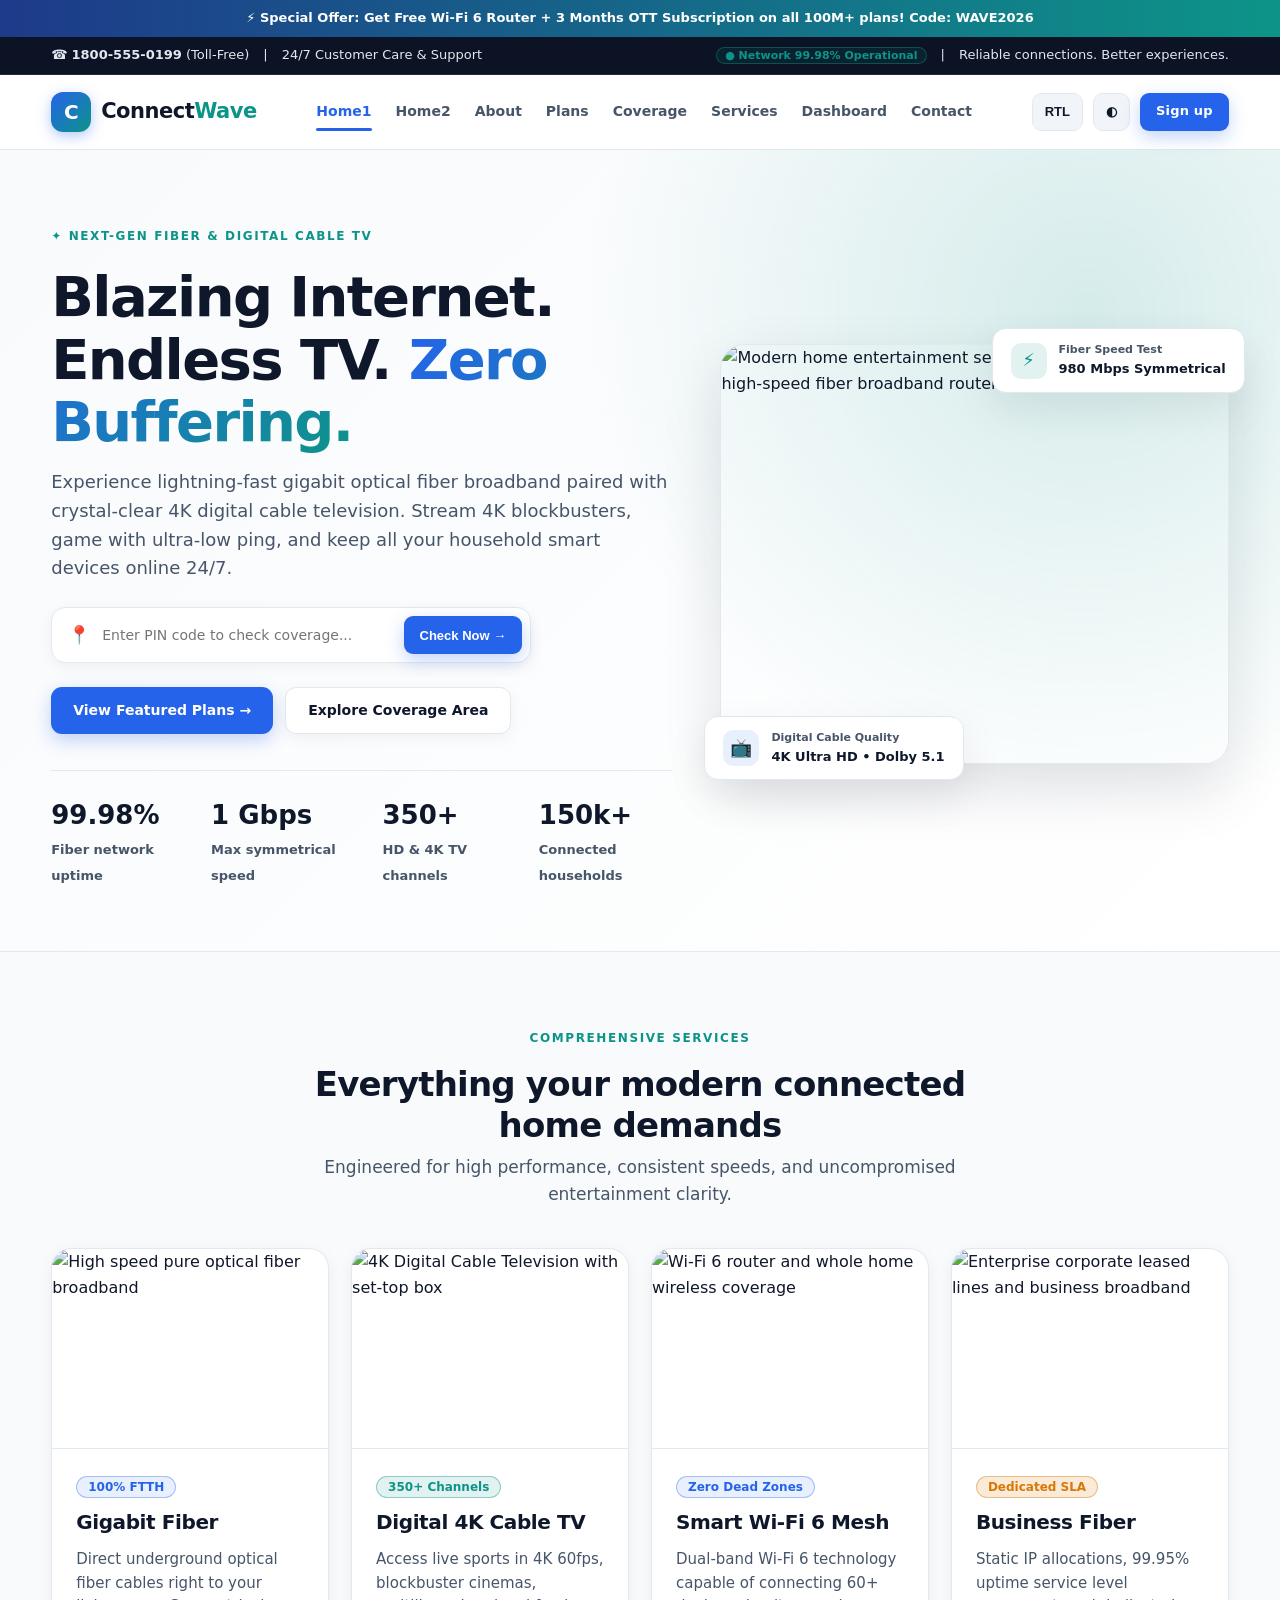
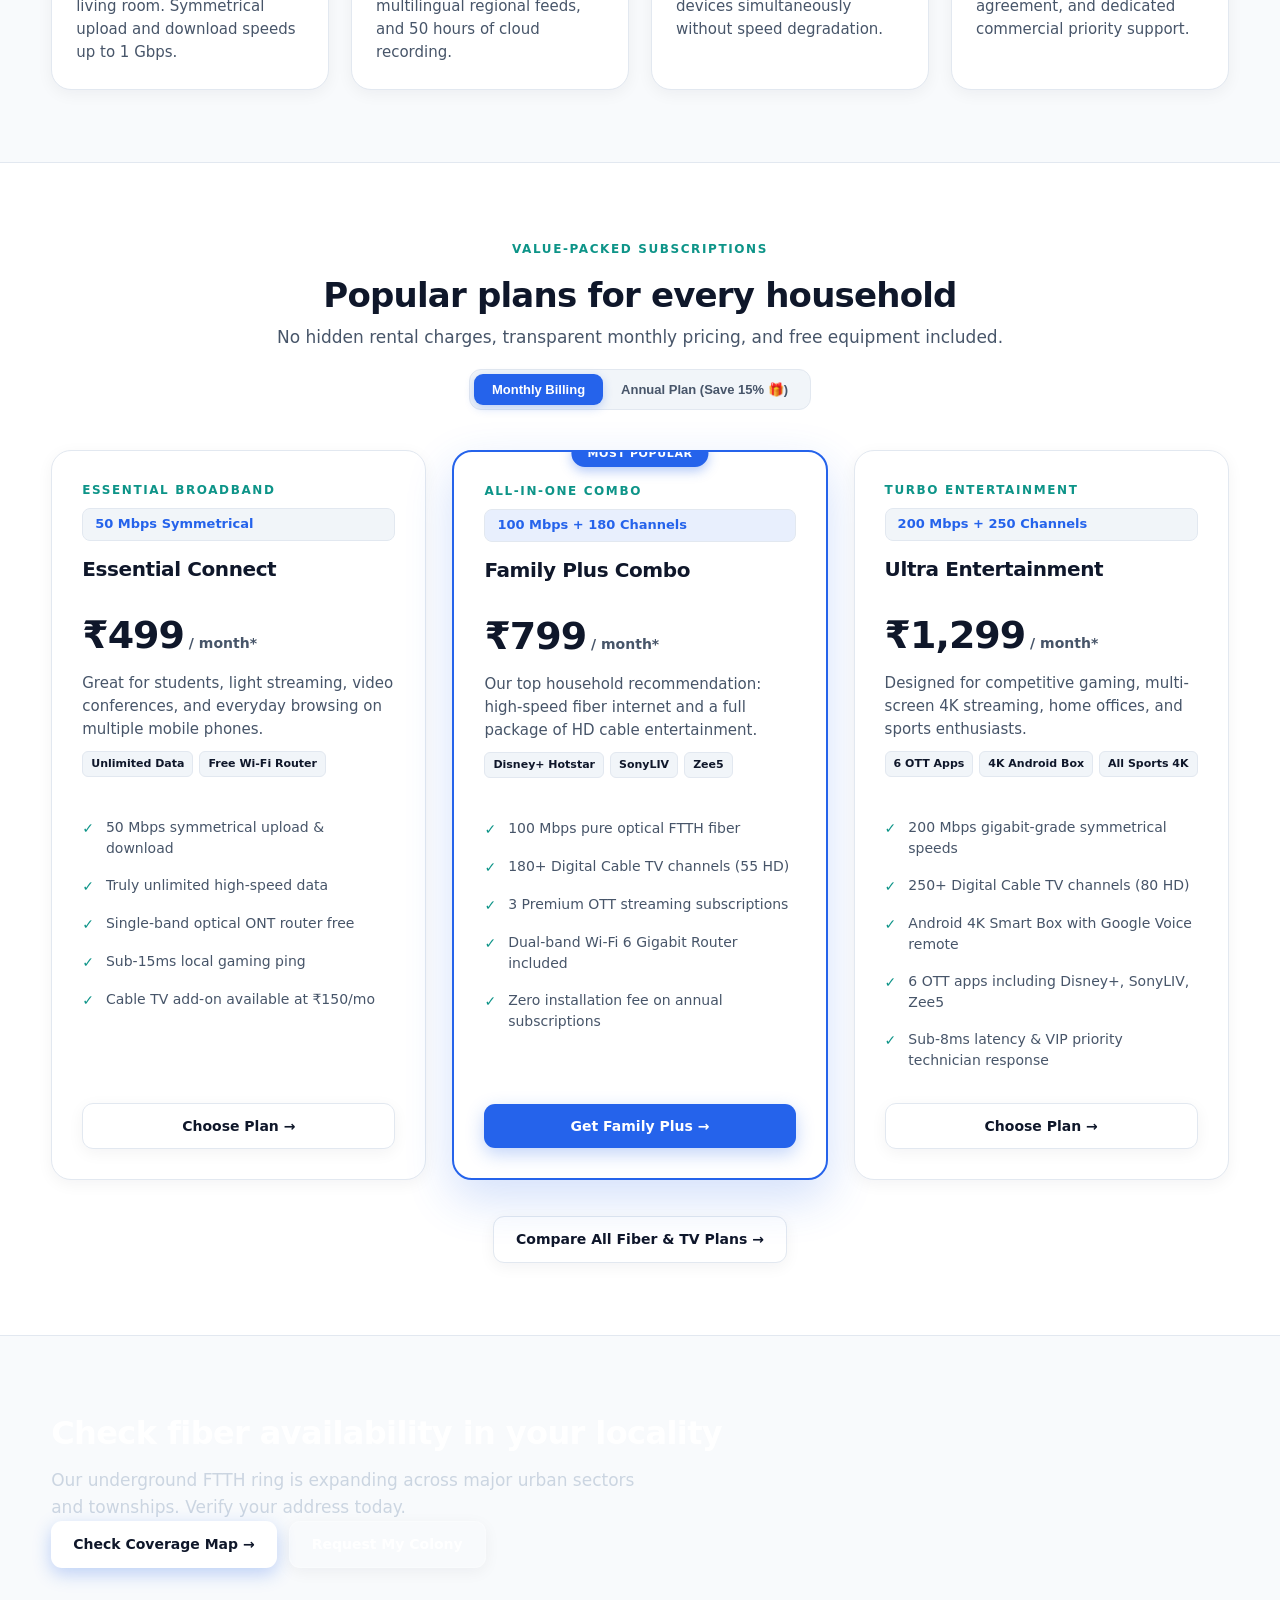
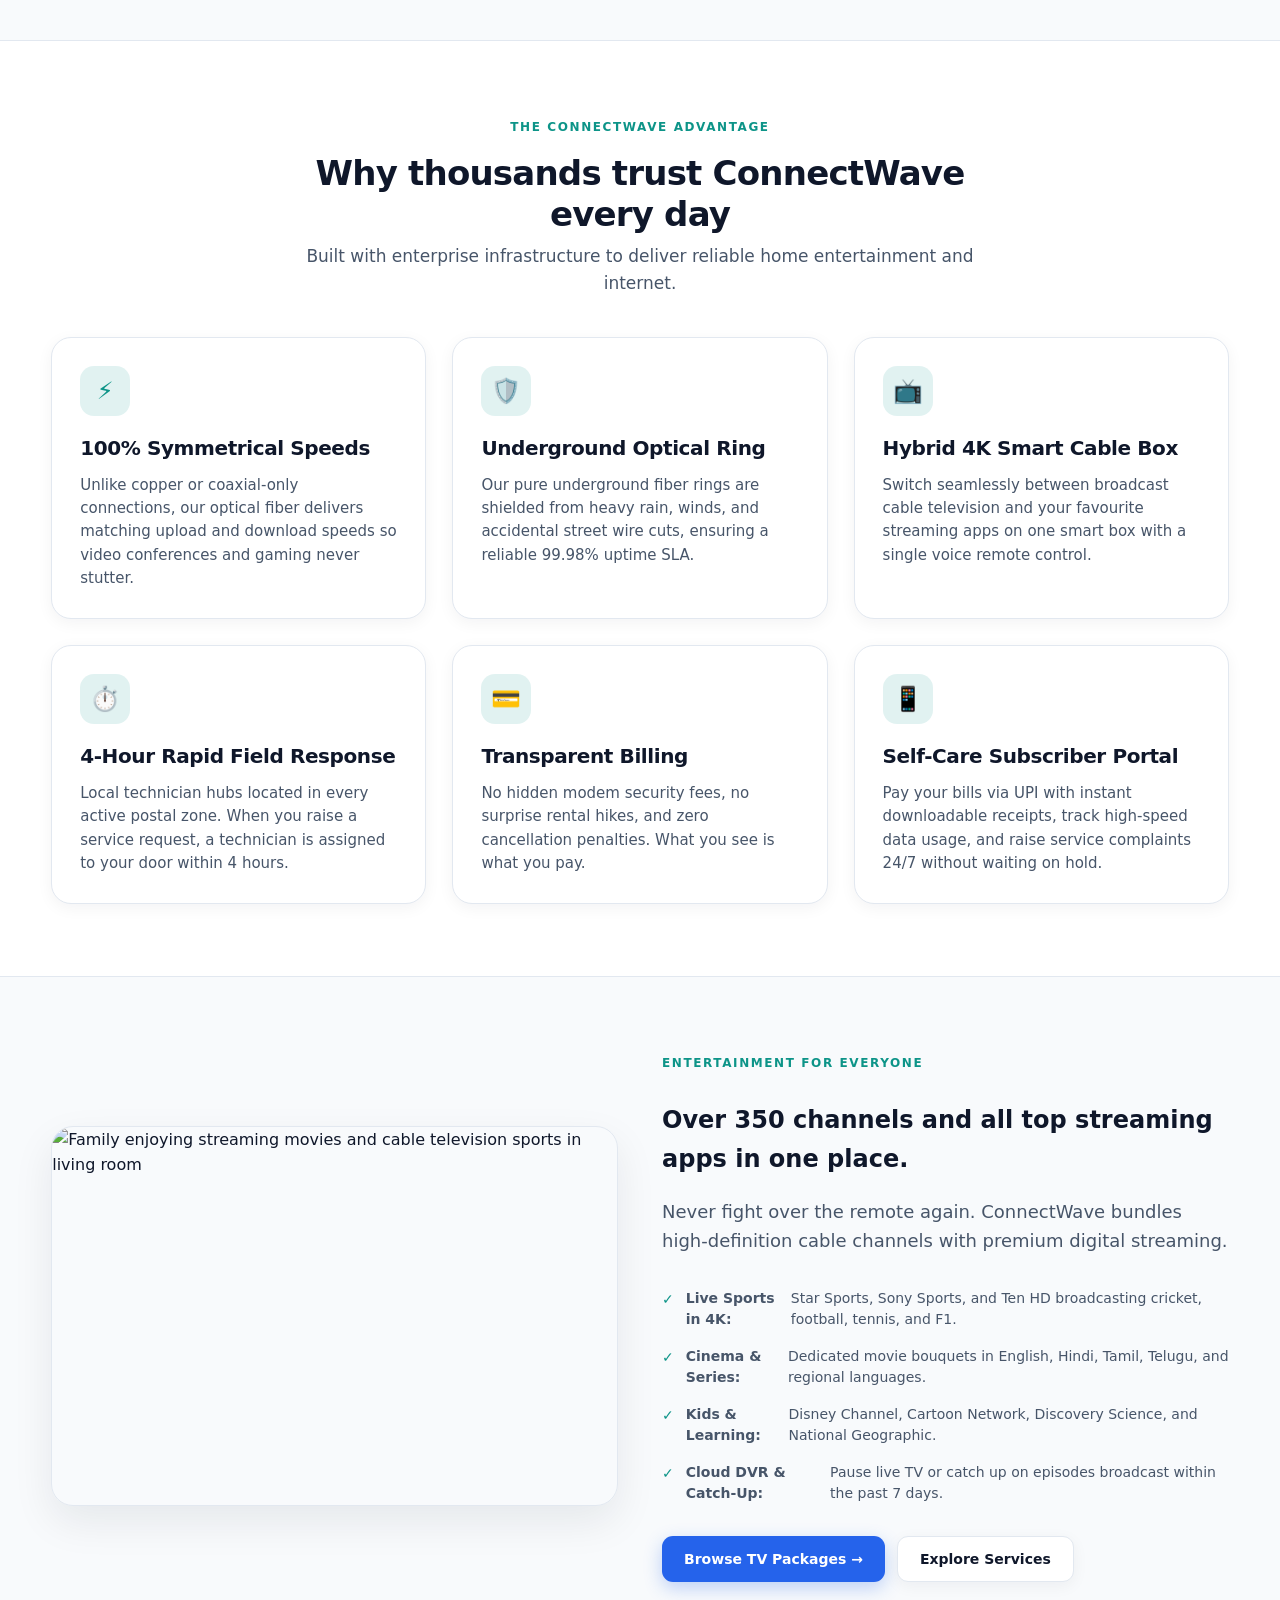
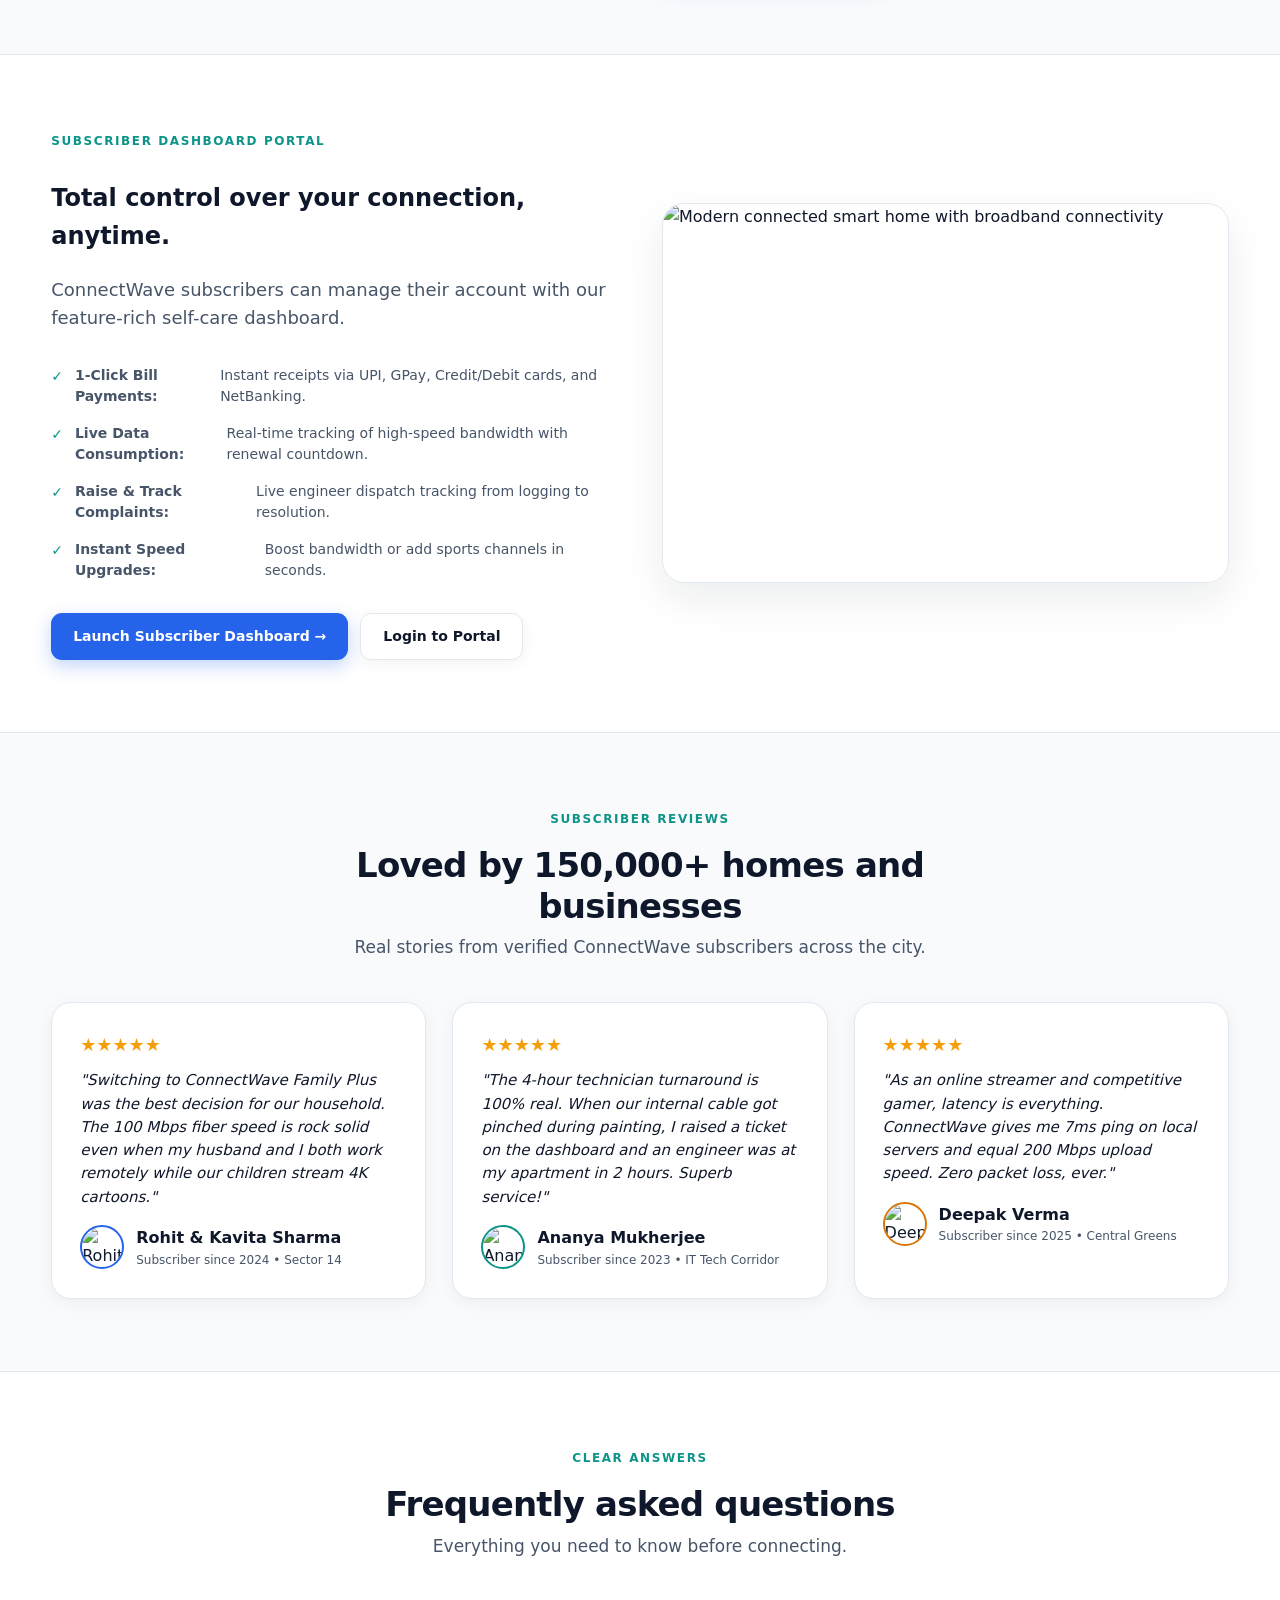
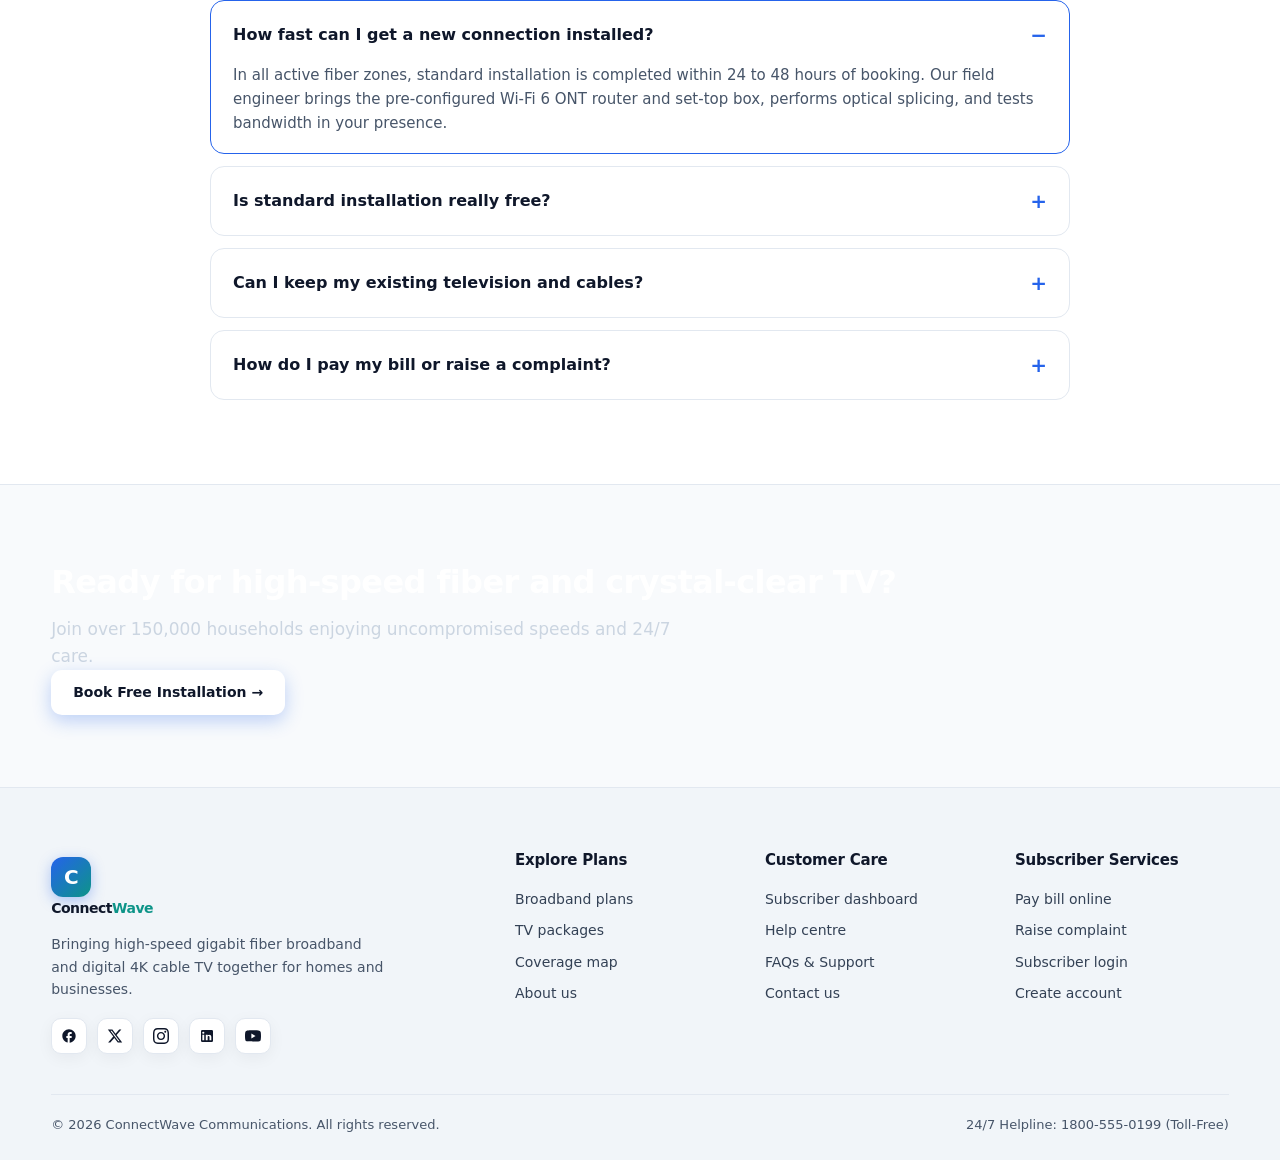
==== commit 511d0a7d: "Fix all 34 website and responsive issues across all pages" ====
--- a/index.html
+++ b/index.html
@@ -43,17 +43,18 @@
     <nav class="navlinks">
       <a class="active" href="index.html">Home1</a>
       <a href="Home2.html">Home2</a>
+      <a href="about.html">About</a>
       <a href="plans.html">Plans</a>
       <a href="coverage.html">Coverage</a>
       <a href="services.html">Services</a>
       <a href="dashboard.html">Dashboard</a>
-      <a href="about.html">About</a>
-      <a href="support.html">Support</a>
+      <a href="contact.html">Contact</a>
     </nav>
     <div class="navactions">
       <button class="iconbtn" onclick="toggleRTL()" aria-label="Toggle text direction">RTL</button>
       <button class="iconbtn" onclick="toggleTheme()" aria-label="Toggle theme">◐</button>
       <a href="signup.html" class="btn small nav-signup-btn">Sign up</a>
+      <button class="hamburger-btn" onclick="toggleMobileMenu()" aria-label="Toggle navigation menu" aria-expanded="false">☰</button>
     </div>
   </div>
 </header>
@@ -70,13 +71,13 @@
         </p>
 
         <!-- Quick Pincode Availability in Hero -->
-        <div style="background:var(--surface);border:1.5px solid var(--line);border-radius:14px;padding:8px 8px 8px 16px;box-shadow:var(--shadow-sm);display:flex;gap:10px;align-items:center;max-width:480px;margin:20px 0 24px">
+        <div class="hero-pincode-wrap" style="background:var(--surface);border:1.5px solid var(--line);border-radius:14px;padding:8px 8px 8px 16px;box-shadow:var(--shadow-sm);display:flex;gap:10px;align-items:center;max-width:480px;margin:20px 0 24px">
           <span style="font-size:18px">📍</span>
           <input type="text" id="heroPinInput" placeholder="Enter PIN code to check coverage..." style="border:0;background:transparent;outline:none;font:inherit;flex:1;color:var(--text);font-size:14px">
           <button class="btn small" onclick="location.href='coverage.html?pin=' + encodeURIComponent(document.getElementById('heroPinInput').value)">Check Now &rarr;</button>
         </div>
 
-        <div class="actions">
+        <div class="actions" style="display:flex;gap:12px;flex-wrap:wrap">
           <a class="btn" href="#featured-plans">View Featured Plans &rarr;</a>
           <a class="btn secondary" href="coverage.html">Explore Coverage Area</a>
         </div>
@@ -104,7 +105,7 @@
 
       <!-- Hero Visual Image with Floating Badges -->
       <div class="hero-img-wrap">
-        <img class="hero-img" src="https://images.unsplash.com/photo-1593784991095-a205069470b6?auto=format&fit=crop&w=1400&q=85" alt="Modern home entertainment setup with 4K television and high-speed fiber broadband router">
+        <img class="hero-img" src="https://images.unsplash.com/photo-1593305841991-05c297ba4575?auto=format&fit=crop&w=1400&q=85" alt="Modern home entertainment setup with 4K television and high-speed fiber broadband router">
         
         <div class="hero-float-card top-right">
           <div style="width:36px;height:36px;border-radius:10px;background:var(--accent-light);color:var(--accent);display:grid;place-items:center;font-size:18px">⚡</div>
@@ -281,7 +282,7 @@
           <h2>Check fiber availability in your locality</h2>
           <p>Our underground FTTH ring is expanding across major urban sectors and townships. Verify your address today.</p>
         </div>
-        <div style="display:flex;gap:12px;flex-wrap:wrap">
+        <div class="banner-actions" style="display:flex;gap:12px;flex-wrap:wrap">
           <a class="btn" style="background:#ffffff;color:#0f172a !important" href="coverage.html">Check Coverage Map &rarr;</a>
           <a class="btn secondary" style="border-color:rgba(255,255,255,0.3);color:#ffffff !important;background:transparent" href="coverage.html#request-coverage">Request My Colony</a>
         </div>
@@ -402,7 +403,7 @@
             "Switching to ConnectWave Family Plus was the best decision for our household. The 100 Mbps fiber speed is rock solid even when my husband and I both work remotely while our children stream 4K cartoons."
           </p>
           <div style="display:flex;align-items:center;gap:12px">
-            <div style="width:42px;height:42px;border-radius:50%;background:var(--primary);color:white;display:grid;place-items:center;font-weight:750">RK</div>
+            <img src="https://images.unsplash.com/photo-1534528741775-53994a69daeb?auto=format&fit=crop&w=120&h=120&q=80" alt="Rohit &amp; Kavita Sharma" style="width:44px;height:44px;border-radius:50%;object-fit:cover;border:2px solid var(--primary);flex-shrink:0">
             <div>
               <strong style="color:var(--text)">Rohit &amp; Kavita Sharma</strong>
               <div style="font-size:12px;color:var(--muted)">Subscriber since 2024 &bull; Sector 14</div>
@@ -416,7 +417,7 @@
             "The 4-hour technician turnaround is 100% real. When our internal cable got pinched during painting, I raised a ticket on the dashboard and an engineer was at my apartment in 2 hours. Superb service!"
           </p>
           <div style="display:flex;align-items:center;gap:12px">
-            <div style="width:42px;height:42px;border-radius:50%;background:var(--accent);color:white;display:grid;place-items:center;font-weight:750">AM</div>
+            <img src="https://images.unsplash.com/photo-1573496359142-b8d87734a5a2?auto=format&fit=crop&w=120&h=120&q=80" alt="Ananya Mukherjee" style="width:44px;height:44px;border-radius:50%;object-fit:cover;border:2px solid var(--accent);flex-shrink:0">
             <div>
               <strong style="color:var(--text)">Ananya Mukherjee</strong>
               <div style="font-size:12px;color:var(--muted)">Subscriber since 2023 &bull; IT Tech Corridor</div>
@@ -430,7 +431,7 @@
             "As an online streamer and competitive gamer, latency is everything. ConnectWave gives me 7ms ping on local servers and equal 200 Mbps upload speed. Zero packet loss, ever."
           </p>
           <div style="display:flex;align-items:center;gap:12px">
-            <div style="width:42px;height:42px;border-radius:50%;background:var(--warning);color:white;display:grid;place-items:center;font-weight:750">DV</div>
+            <img src="https://images.unsplash.com/photo-1500648767791-00dcc994a43e?auto=format&fit=crop&w=120&h=120&q=80" alt="Deepak Verma" style="width:44px;height:44px;border-radius:50%;object-fit:cover;border:2px solid var(--warning);flex-shrink:0">
             <div>
               <strong style="color:var(--text)">Deepak Verma</strong>
               <div style="font-size:12px;color:var(--muted)">Subscriber since 2025 &bull; Central Greens</div>
@@ -492,9 +493,26 @@
       <div class="footer-brand-wrap">
         <a class="brand" href="index.html">
           <span class="logo">C</span>
-          <span style="color:white">Connect<span style="color:var(--accent)">Wave</span></span>
+          <span>Connect<span style="color:var(--accent)">Wave</span></span>
         </a>
         <p>Bringing high-speed gigabit fiber broadband and digital 4K cable TV together for homes and businesses.</p>
+        <div class="footer-social">
+          <a href="https://facebook.com" target="_blank" rel="noopener" class="footer-social-link" aria-label="Facebook">
+            <svg width="16" height="16" fill="currentColor" viewBox="0 0 24 24"><path d="M22 12c0-5.52-4.48-10-10-10S2 6.48 2 12c0 4.84 3.44 8.87 8 9.8V15H8v-3h2V9.5C10 7.57 11.57 6 13.5 6H16v3h-2c-.55 0-1 .45-1 1v2h3v3h-3v6.95c5.05-.5 9-4.76 9-9.95z"/></svg>
+          </a>
+          <a href="https://x.com" target="_blank" rel="noopener" class="footer-social-link" aria-label="X (Twitter)">
+            <svg width="16" height="16" fill="currentColor" viewBox="0 0 24 24"><path d="M18.244 2.25h3.308l-7.227 8.26 8.502 11.24H16.17l-5.214-6.817L4.99 21.75H1.68l7.73-8.835L1.254 2.25H8.08l4.713 6.231zm-1.161 17.52h1.833L7.084 4.126H5.117z"/></svg>
+          </a>
+          <a href="https://instagram.com" target="_blank" rel="noopener" class="footer-social-link" aria-label="Instagram">
+            <svg width="16" height="16" fill="currentColor" viewBox="0 0 24 24"><path d="M12 2.163c3.204 0 3.584.012 4.85.07 3.252.148 4.771 1.691 4.919 4.919.058 1.265.069 1.645.069 4.849 0 3.205-.012 3.584-.069 4.849-.149 3.225-1.664 4.771-4.919 4.919-1.266.058-1.644.07-4.85.07-3.204 0-3.584-.012-4.849-.07-3.26-.149-4.771-1.699-4.919-4.92-.058-1.265-.07-1.644-.07-4.849 0-3.204.013-3.583.07-4.849.149-3.227 1.664-4.771 4.919-4.919 1.266-.057 1.645-.069 4.849-.069zm0-2.163c-3.259 0-3.667.014-4.947.072-4.358.2-6.78 2.618-6.98 6.98-.059 1.281-.073 1.689-.073 4.948 0 3.259.014 3.668.072 4.948.2 4.358 2.618 6.78 6.98 6.98 1.281.058 1.689.072 4.948.072 3.259 0 3.668-.014 4.948-.072 4.354-.2 6.782-2.618 6.979-6.98.059-1.28.073-1.689.073-4.948 0-3.259-.014-3.667-.072-4.947-.196-4.354-2.617-6.78-6.979-6.98-1.281-.059-1.69-.073-4.949-.073zm0 5.838c-3.403 0-6.162 2.759-6.162 6.162s2.759 6.163 6.162 6.163 6.162-2.759 6.162-6.163c0-3.403-2.759-6.162-6.162-6.162zm0 10.162c-2.209 0-4-1.79-4-4 0-2.209 1.791-4 4-4s4 1.791 4 4c0 2.21-1.791 4-4 4zm6.406-11.845c-.796 0-1.441.645-1.441 1.44s.645 1.44 1.441 1.44c.795 0 1.439-.645 1.439-1.44s-.644-1.44-1.439-1.44z"/></svg>
+          </a>
+          <a href="https://linkedin.com" target="_blank" rel="noopener" class="footer-social-link" aria-label="LinkedIn">
+            <svg width="16" height="16" fill="currentColor" viewBox="0 0 24 24"><path d="M19 3a2 2 0 0 1 2 2v14a2 2 0 0 1-2 2H5a2 2 0 0 1-2-2V5a2 2 0 0 1 2-2h14m-.5 15.5v-5.3a3.26 3.26 0 0 0-3.26-3.26c-.85 0-1.84.52-2.28 1.3v-1.11h-2.79v8.37h2.79v-4.93c0-.77.62-1.4 1.39-1.4a1.4 1.4 0 0 1 1.4 1.4v4.93h2.75M6.46 8.76a1.65 1.65 0 1 0 0-3.3 1.65 1.65 0 0 0 0 3.3m1.4 9.74v-8.37H5.06v8.37z"/></svg>
+          </a>
+          <a href="https://youtube.com" target="_blank" rel="noopener" class="footer-social-link" aria-label="YouTube">
+            <svg width="16" height="16" fill="currentColor" viewBox="0 0 24 24"><path d="M23.498 6.186a3.016 3.016 0 0 0-2.122-2.136C19.505 3.545 12 3.545 12 3.545s-7.505 0-9.377.505A3.017 3.017 0 0 0 .502 6.186C0 8.07 0 12 0 12s0 3.93.502 5.814a3.016 3.016 0 0 0 2.122 2.136c1.871.505 9.376.505 9.376.505s7.505 0 9.377-.505a3.015 3.015 0 0 0 2.122-2.136C24 15.93 24 12 24 12s0-3.93-.502-5.814zM9.545 15.568V8.432L15.818 12l-6.273 3.568z"/></svg>
+          </a>
+        </div>
       </div>
       <div>
         <h4>Explore Plans</h4>
@@ -507,7 +525,7 @@
         <h4>Customer Care</h4>
         <a href="dashboard.html">Subscriber dashboard</a>
         <a href="support.html">Help centre</a>
-        <a href="support.html#faq">FAQs</a>
+        <a href="contact.html#support">FAQs &amp; Support</a>
         <a href="contact.html">Contact us</a>
       </div>
       <div>
@@ -525,6 +543,9 @@
   </div>
 </footer>
 
+<!-- Back to Top Button -->
+<button class="back-to-top" id="backToTop" onclick="scrollToTop()" aria-label="Back to top">↑</button>
+
 <script src="assets/app.js"></script>
 </body>
 </html>
--- a/assets/style.css
+++ b/assets/style.css
@@ -24,6 +24,12 @@
   --warning: #d97706;
   --danger: #dc2626;
   --hero-overlay: linear-gradient(135deg, rgba(15, 23, 42, 0.88), rgba(30, 58, 138, 0.82));
+  --footer-bg: #f1f5f9;
+  --footer-text: #0f172a;
+  --footer-muted: #475569;
+  --footer-heading: #0f172a;
+  --footer-border: #e2e8f0;
+  --footer-link: #334155;
 }
 
 [data-theme="dark"] {
@@ -47,6 +53,12 @@
   --warning: #fbbf24;
   --danger: #f87171;
   --hero-overlay: linear-gradient(135deg, rgba(7, 11, 22, 0.92), rgba(20, 39, 82, 0.88));
+  --footer-bg: #070d1e;
+  --footer-text: #f8fafc;
+  --footer-muted: #94a3b8;
+  --footer-heading: #ffffff;
+  --footer-border: rgba(255, 255, 255, 0.08);
+  --footer-link: #cbd5e1;
 }
 
 * {
@@ -106,7 +118,8 @@
   gap: 16px;
 }
 
-.topbar-left, .topbar-right {
+.topbar-left,
+.topbar-right {
   display: flex;
   align-items: center;
   gap: 14px;
@@ -231,6 +244,29 @@
 }
 
 .iconbtn:hover {
+  background: var(--surface);
+  border-color: var(--primary);
+  color: var(--primary);
+}
+
+.hamburger-btn {
+  display: none;
+  border: 1px solid var(--line);
+  background: var(--surface-alt);
+  color: var(--text);
+  padding: 8px 12px;
+  border-radius: 10px;
+  cursor: pointer;
+  font-weight: 700;
+  font-size: 18px;
+  transition: all 0.15s ease;
+  align-items: center;
+  justify-content: center;
+  min-height: 38px;
+  min-width: 40px;
+}
+
+.hamburger-btn:hover {
   background: var(--surface);
   border-color: var(--primary);
   color: var(--primary);
@@ -342,7 +378,7 @@
 .hero {
   padding: 72px 0 64px;
   background: radial-gradient(circle at 85% 20%, rgba(13, 148, 136, 0.16), transparent 40%),
-              linear-gradient(135deg, var(--bg), var(--surface));
+    linear-gradient(135deg, var(--bg), var(--surface));
   border-bottom: 1px solid var(--line);
 }
 
@@ -380,7 +416,8 @@
   -webkit-text-fill-color: transparent;
 }
 
-.hero p, .lead {
+.hero p,
+.lead {
   color: var(--muted);
   font-size: 18px;
   max-width: 640px;
@@ -631,15 +668,47 @@
 
 .featured-ribbon {
   position: absolute;
-  top: 14px;
-  right: 18px;
+  top: -12px;
+  left: 50%;
+  transform: translateX(-50%);
   background: var(--primary);
   color: #ffffff;
-  padding: 4px 12px;
+  padding: 5px 16px;
   border-radius: 20px;
   font-size: 11px;
   font-weight: 850;
   letter-spacing: 0.6px;
+  white-space: nowrap;
+  box-shadow: 0 4px 12px rgba(37, 99, 235, 0.35);
+  z-index: 2;
+}
+
+.plan-switcher {
+  display: inline-flex;
+  background: var(--surface-alt);
+  border: 1px solid var(--line);
+  padding: 4px;
+  border-radius: 12px;
+  gap: 0;
+  margin: 18px auto 0;
+}
+
+.plan-switch-btn {
+  background: transparent;
+  border: 0;
+  padding: 8px 18px;
+  border-radius: 9px;
+  font-weight: 750;
+  font-size: 13px;
+  color: var(--muted);
+  cursor: pointer;
+  transition: all 0.15s ease;
+}
+
+.plan-switch-btn.active {
+  background: var(--primary);
+  color: #ffffff;
+  box-shadow: 0 3px 10px rgba(37, 99, 235, 0.25);
 }
 
 .price {
@@ -695,20 +764,28 @@
 }
 
 .list li {
-  padding: 7px 0;
-  display: flex;
-  align-items: center;
+  padding: 8px 0;
+  display: flex;
+  align-items: flex-start;
   font-size: 14px;
   line-height: 1.5;
+  text-align: start;
 }
 
 .list li:before {
   content: "✓";
   color: var(--accent);
   font-weight: 900;
-  margin-right: 10px;
+  margin-right: 12px;
+  margin-top: 1px;
   font-size: 14px;
   flex-shrink: 0;
+  display: inline-flex;
+  align-items: center;
+  justify-content: center;
+}
+
+flex-shrink: 0;
 }
 
 /* ============================================================
@@ -790,7 +867,9 @@
   padding-left: 42px !important;
 }
 
-.field input, .field select, .field textarea {
+.field input,
+.field select,
+.field textarea {
   width: 100%;
   padding: 12px 14px;
   border: 1.5px solid var(--line);
@@ -803,7 +882,9 @@
   transition: border-color 0.15s ease, box-shadow 0.15s ease;
 }
 
-.field input:focus, .field select:focus, .field textarea:focus {
+.field input:focus,
+.field select:focus,
+.field textarea:focus {
   border-color: var(--primary);
   box-shadow: 0 0 0 3px var(--primary-light);
 }
@@ -854,8 +935,8 @@
   display: flex;
   flex-direction: column;
   background: radial-gradient(circle at 15% 15%, rgba(37, 99, 235, 0.08), transparent 30%),
-              radial-gradient(circle at 85% 85%, rgba(13, 148, 136, 0.08), transparent 30%),
-              var(--bg);
+    radial-gradient(circle at 85% 85%, rgba(13, 148, 136, 0.08), transparent 30%),
+    var(--bg);
 }
 
 .auth-header-bar {
@@ -866,8 +947,67 @@
 
 .auth-header-inner {
   display: flex;
-  justify-content: space-between;
-  align-items: center;
+  justify-content: flex-end;
+  align-items: center;
+  gap: 12px;
+}
+
+.social-auth-grid {
+  display: grid;
+  grid-template-columns: 1fr 1fr;
+  gap: 12px;
+  margin: 16px 0;
+}
+
+.btn-social {
+  display: flex;
+  align-items: center;
+  justify-content: center;
+  gap: 8px;
+  padding: 10px 14px;
+  border-radius: 11px;
+  background: var(--surface-alt);
+  border: 1px solid var(--line);
+  color: var(--text);
+  font-size: 13px;
+  font-weight: 700;
+  cursor: pointer;
+  transition: all 0.15s ease;
+  width: 100%;
+}
+
+.btn-social:hover {
+  background: var(--surface);
+  border-color: var(--primary);
+  color: var(--primary);
+  transform: translateY(-1px);
+}
+
+.social-divider {
+  display: flex;
+  align-items: center;
+  text-align: center;
+  margin: 18px 0;
+  color: var(--muted);
+  font-size: 12px;
+  font-weight: 700;
+  text-transform: uppercase;
+  letter-spacing: 0.5px;
+}
+
+.social-divider::before,
+.social-divider::after {
+  content: "";
+  flex: 1;
+  border-bottom: 1px solid var(--line);
+}
+
+.social-divider::before {
+  margin-right: 12px;
+}
+
+.social-divider::after {
+  margin-left: 12px;
 }
 
 .auth-main {
@@ -922,8 +1062,157 @@
 }
 
 /* ============================================================
-   SUBSCRIBER DASHBOARD STYLES
+   SUBSCRIBER DASHBOARD STYLES (Dedicated App Layout & Sidebar)
    ============================================================ */
+.dash-app-layout {
+  display: flex;
+  min-height: 100vh;
+  background: var(--bg);
+}
+
+.dash-sidebar {
+  width: 270px;
+  background: var(--surface);
+  border-right: 1px solid var(--line);
+  display: flex;
+  flex-direction: column;
+  flex-shrink: 0;
+  position: sticky;
+  top: 0;
+  height: 100vh;
+  overflow-y: auto;
+  z-index: 120;
+  transition: transform 0.25s ease, background-color 0.2s ease, border-color 0.2s ease;
+}
+
+[dir="rtl"] .dash-sidebar {
+  border-right: 0;
+  border-left: 1px solid var(--line);
+}
+
+.dash-sidebar-header {
+  padding: 22px 20px;
+  border-bottom: 1px solid var(--line);
+  display: flex;
+  align-items: center;
+  justify-content: space-between;
+}
+
+.dash-sidebar-menu {
+  padding: 16px 12px;
+  display: flex;
+  flex-direction: column;
+  gap: 4px;
+  flex: 1;
+}
+
+.dash-sidebar-item {
+  display: flex;
+  align-items: center;
+  gap: 12px;
+  padding: 12px 14px;
+  border-radius: 12px;
+  font-size: 14px;
+  font-weight: 700;
+  color: var(--muted);
+  cursor: pointer;
+  background: transparent;
+  border: 0;
+  width: 100%;
+  text-align: left;
+  transition: all 0.15s ease;
+}
+
+[dir="rtl"] .dash-sidebar-item {
+  text-align: right;
+}
+
+.dash-sidebar-item:hover {
+  background: var(--surface-alt);
+  color: var(--text);
+}
+
+.dash-sidebar-item.active {
+  background: var(--primary-light);
+  color: var(--primary);
+}
+
+.dash-sidebar-footer {
+  padding: 16px;
+  border-top: 1px solid var(--line);
+  display: flex;
+  flex-direction: column;
+  gap: 8px;
+}
+
+.dash-main-area {
+  flex: 1;
+  min-width: 0;
+  display: flex;
+  flex-direction: column;
+}
+
+.dash-topbar {
+  background: var(--surface);
+  border-bottom: 1px solid var(--line);
+  padding: 14px 28px;
+  display: flex;
+  align-items: center;
+  justify-content: space-between;
+  gap: 16px;
+  position: sticky;
+  top: 0;
+  z-index: 90;
+  backdrop-filter: blur(8px);
+}
+
+.dash-topbar-left {
+  display: flex;
+  align-items: center;
+  gap: 14px;
+}
+
+.dash-topbar-right {
+  display: flex;
+  align-items: center;
+  gap: 10px;
+}
+
+.dash-content {
+  padding: 28px;
+  flex: 1;
+}
+
+.dash-sidebar-toggle {
+  display: none;
+}
+
+button.card,
+.card button {
+  color: var(--text);
+  font: inherit;
+}
+
+.card button strong,
+button.card strong {
+  color: var(--text);
+}
+
+.card button div,
+button.card div {
+  color: inherit;
+}
+
+[data-theme="dark"] button.card {
+  background: var(--surface-card);
+  color: var(--text);
+  border-color: var(--line);
+}
+
+[data-theme="dark"] button.card:hover {
+  background: var(--surface-alt);
+}
+
 .dash-header {
   background: var(--surface);
   border-bottom: 1px solid var(--line);
@@ -1322,13 +1611,14 @@
 }
 
 /* ============================================================
-   FOOTER (Identical Brand Name with Navbar in ALL Pages)
+   FOOTER (High Contrast Light/Dark • Identical Brand Name)
    ============================================================ */
 .footer {
-  background: #0b1324;
-  color: #e2e8f0;
+  background: var(--footer-bg);
+  color: var(--footer-text);
   padding: 60px 0 24px;
-  border-top: 1px solid rgba(255, 255, 255, 0.08);
+  border-top: 1px solid var(--footer-border);
+  transition: background-color 0.2s ease, color 0.2s ease, border-color 0.2s ease;
 }
 
 .footer-grid {
@@ -1341,15 +1631,19 @@
   max-width: 340px;
 }
 
+.footer .brand {
+  color: var(--footer-text);
+}
+
 .footer p {
-  color: #94a3b8;
+  color: var(--footer-muted);
   font-size: 14px;
   margin: 14px 0 0;
   line-height: 1.6;
 }
 
 .footer a {
-  color: #cbd5e1;
+  color: var(--footer-link);
   font-size: 14px;
   display: block;
   margin: 9px 0;
@@ -1357,32 +1651,112 @@
 }
 
 .footer a:hover {
-  color: #ffffff;
+  color: var(--primary);
 }
 
 .footer h4 {
   margin: 0 0 16px;
-  color: #ffffff;
+  color: var(--footer-heading);
   font-size: 15px;
   font-weight: 800;
   letter-spacing: -0.2px;
 }
 
+.footer-social {
+  display: flex;
+  gap: 10px;
+  align-items: center;
+  margin-top: 18px;
+  flex-wrap: wrap;
+}
+
+.footer-social-link {
+  width: 36px;
+  height: 36px;
+  border-radius: 10px;
+  background: var(--surface);
+  border: 1px solid var(--line);
+  color: var(--text) !important;
+  display: inline-flex !important;
+  align-items: center;
+  justify-content: center;
+  font-size: 15px;
+  transition: all 0.15s ease;
+  margin: 0 !important;
+  box-shadow: var(--shadow-sm);
+}
+
+.footer-social-link:hover {
+  background: var(--primary);
+  color: #ffffff !important;
+  border-color: var(--primary);
+  transform: translateY(-2px);
+}
+
 .copyright {
-  border-top: 1px solid rgba(255, 255, 255, 0.1);
+  border-top: 1px solid var(--footer-border);
   margin-top: 40px;
   padding-top: 20px;
-  color: #94a3b8;
+  color: var(--footer-muted);
   font-size: 13px;
   display: flex;
   justify-content: space-between;
+  align-items: center;
   flex-wrap: wrap;
   gap: 12px;
+}
+
+/* Floating Back To Top Button */
+.back-to-top {
+  position: fixed;
+  bottom: 28px;
+  right: 28px;
+  width: 44px;
+  height: 44px;
+  border-radius: 50%;
+  background: var(--primary);
+  color: #ffffff;
+  border: 0;
+  box-shadow: 0 6px 20px rgba(37, 99, 235, 0.35);
+  cursor: pointer;
+  display: flex;
+  align-items: center;
+  justify-content: center;
+  font-size: 18px;
+  font-weight: 800;
+  opacity: 0;
+  visibility: hidden;
+  transform: translateY(16px);
+  transition: all 0.25s cubic-bezier(0.16, 1, 0.3, 1);
+  z-index: 250;
+}
+
+.back-to-top.visible {
+  opacity: 1;
+  visibility: visible;
+  transform: translateY(0);
+}
+
+.back-to-top:hover {
+  background: var(--primary-hover);
+  transform: translateY(-3px);
+  box-shadow: 0 10px 25px rgba(37, 99, 235, 0.45);
+}
+
+[dir="rtl"] .back-to-top {
+  right: auto;
+  left: 28px;
 }
 
 /* RTL Support */
 [dir="rtl"] {
   text-align: right;
+}
+
+[dir="rtl"] .brand {
+  direction: rtl;
+  display: inline-flex;
+  align-items: center;
 }
 
 [dir="rtl"] .navinner,
@@ -1391,9 +1765,26 @@
   direction: rtl;
 }
 
+[dir="rtl"] .footer-brand-wrap {
+  text-align: right;
+}
+
+[dir="rtl"] .footer-grid {
+  direction: rtl;
+  text-align: right;
+}
+
+[dir="rtl"] .footer p {
+  text-align: right;
+}
+
+[dir="rtl"] .footer-social {
+  justify-content: flex-start;
+}
+
 [dir="rtl"] .list li:before {
   margin-right: 0;
-  margin-left: 10px;
+  margin-left: 12px;
 }
 
 [dir="rtl"] .input-icon-left {
@@ -1433,12 +1824,13 @@
 }
 
 [dir="rtl"] .featured-ribbon {
+  left: 50%;
   right: auto;
-  left: 18px;
+  transform: translateX(-50%);
 }
 
 /* ============================================================
-   RESPONSIVE DESIGN BREAKPOINTS (Mobile, 786px, Desktop, 2014px)
+   RESPONSIVE DESIGN BREAKPOINTS (Mobile, 768px, 1024px, Desktop)
    ============================================================ */
 
 /* Ultrawide 2014px & High-Res */
@@ -1446,76 +1838,146 @@
   body {
     font-size: 17px;
   }
+
   .hero h1 {
     font-size: 64px;
   }
-  .hero p, .lead {
+
+  .hero p,
+  .lead {
     font-size: 20px;
   }
 }
 
-/* Laptops & Standard Desktop (1024px - 1440px) */
+/* 1024px and Below: Hamburger Menu Active (Mobile, 768, 1024) */
 @media (max-width: 1024px) {
+  .hamburger-btn {
+    display: inline-flex;
+  }
+
+  .navlinks {
+    display: none;
+    position: absolute;
+    top: 100%;
+    left: 0;
+    right: 0;
+    background: var(--surface);
+    border-bottom: 2px solid var(--line);
+    box-shadow: var(--shadow-lg);
+    flex-direction: column;
+    padding: 18px 24px 22px;
+    gap: 8px;
+    z-index: 150;
+    width: 100%;
+    box-sizing: border-box;
+  }
+
+  .navlinks.open {
+    display: flex;
+  }
+
+  .navlinks a {
+    padding: 10px 14px;
+    font-size: 15px;
+    border-radius: 8px;
+    width: 100%;
+    box-sizing: border-box;
+  }
+
+  .navlinks a:hover,
+  .navlinks a.active {
+    background: var(--surface-alt);
+  }
+
+  .navlinks a.active::after {
+    display: none;
+  }
+
   .dash-stat-grid {
     grid-template-columns: repeat(2, 1fr);
   }
-}
-
-/* Tablet View & 786px Specific Precision Alignment */
+
+  .dash-sidebar-toggle {
+    display: inline-flex;
+  }
+
+  .dash-sidebar {
+    position: fixed;
+    top: 0;
+    bottom: 0;
+    left: 0;
+    transform: translateX(-100%);
+    box-shadow: var(--shadow-lg);
+  }
+
+  [dir="rtl"] .dash-sidebar {
+    left: auto;
+    right: 0;
+    transform: translateX(100%);
+  }
+
+  .dash-sidebar.open {
+    transform: translateX(0);
+  }
+
+  .dash-content {
+    padding: 20px 16px;
+  }
+
+  .dash-topbar {
+    padding: 12px 16px;
+  }
+}
+
+/* Tablet View & 768px Specific Precision Alignment */
 @media (max-width: 900px) {
-  .navinner {
-    flex-wrap: wrap;
-    padding: 14px 0;
-    gap: 12px;
-  }
-  .navlinks {
-    order: 3;
-    width: 100%;
-    justify-content: center;
-    gap: 14px;
-    padding-top: 6px;
-    border-top: 1px solid var(--line);
-  }
-  .hero-grid, .two-col {
+
+  .hero-grid,
+  .two-col {
     grid-template-columns: 1fr;
     gap: 36px;
   }
+
   .hero-img {
     height: 360px;
   }
+
   .two-col img {
     height: 340px;
   }
+
   .grid {
     grid-template-columns: repeat(2, 1fr);
   }
+
   .grid-4 {
     grid-template-columns: repeat(2, 1fr);
   }
+
   .footer-grid {
     grid-template-columns: repeat(2, 1fr);
     gap: 30px;
   }
 }
 
-/* Explicit Check for 786px Devices (iPad, Tablets) */
-@media (max-width: 820px) and (min-width: 740px) {
-  .container {
-    width: 90%;
-  }
-  .grid {
-    grid-template-columns: repeat(2, 1fr);
-    gap: 20px;
-  }
-  .dash-stat-grid {
-    grid-template-columns: repeat(2, 1fr);
-    gap: 18px;
-  }
-  .banner {
-    padding: 34px;
-  }
-  .banner h2 {
-    font-size: 28px;
+/* 768px Tablet Pricing Cards & 3-Card Center Alignment */
+@media (max-width: 900px) and (min-width: 581px) {
+
+  #featured-plans .grid,
+  .pricing-grid,
+  .plans-grid-3 {
+    grid-template-columns: 1fr;
+    max-width: 480px;
+    margin-left: auto;
+    margin-right: auto;
+  }
+
+  .grid>.card:nth-child(3):last-child {
+    grid-column: 1 / -1;
+    max-width: 480px;
+    width: 100%;
+    margin-left: auto;
+    margin-right: auto;
   }
 }
 
@@ -1524,13 +1986,41 @@
   .dash-stat-grid {
     grid-template-columns: 1fr;
   }
+
   .dash-user-row {
     flex-direction: column;
     align-items: flex-start;
-  }
+    gap: 16px;
+  }
+
+  .dash-user-meta {
+    display: flex;
+    align-items: center;
+    gap: 14px;
+    width: 100%;
+  }
+
+  .user-avatar {
+    width: 50px;
+    height: 50px;
+    font-size: 18px;
+    flex-shrink: 0;
+  }
+
+  .dash-user-name h2 {
+    font-size: 20px;
+    margin: 0 0 4px;
+  }
+
+  .dash-user-name p {
+    font-size: 12px;
+    margin: 0;
+  }
+
   .pay-methods {
     grid-template-columns: 1fr;
   }
+
   .auth-box {
     padding: 28px 20px;
   }
@@ -1538,41 +2028,105 @@
 
 /* Mobile Screens (320px - 580px) */
 @media (max-width: 580px) {
-  .grid, .grid-4, .grid-2 {
+
+  .grid,
+  .grid-4,
+  .grid-2 {
     grid-template-columns: 1fr;
   }
+
   .hero {
-    padding: 44px 0;
-  }
+    padding: 36px 0 44px;
+  }
+
   .hero h1 {
-    font-size: 34px;
+    font-size: 32px;
     letter-spacing: -1px;
-  }
+    line-height: 1.15;
+  }
+
+  .hero p {
+    font-size: 15px;
+  }
+
   .hero-float-card {
-    display: none;
-  }
+    display: flex !important;
+    position: static;
+    margin-top: 12px;
+    width: 100%;
+    box-sizing: border-box;
+    justify-content: center;
+  }
+
+  .hero-float-card.top-right,
+  .hero-float-card.bottom-left {
+    position: static;
+  }
+
+  .hero-pincode-wrap {
+    flex-wrap: wrap !important;
+    gap: 8px !important;
+    padding: 10px !important;
+    width: 100% !important;
+    box-sizing: border-box;
+  }
+
+  .hero-pincode-wrap input {
+    width: 100% !important;
+  }
+
+  .hero-pincode-wrap .btn {
+    width: 100% !important;
+  }
+
   .stats {
-    gap: 16px;
+    gap: 14px;
     flex-wrap: wrap;
-  }
+    display: grid;
+    grid-template-columns: 1fr 1fr;
+  }
+
   .banner {
     display: block;
-    padding: 26px;
-  }
+    padding: 24px 20px;
+  }
+
   .banner .btn {
-    margin-top: 18px;
-  }
-  .navlinks {
-    font-size: 12px;
+    margin-top: 0;
+  }
+
+  .banner-actions {
+    display: flex;
+    flex-direction: column;
     gap: 10px;
-  }
-  .navactions {
-    margin-left: auto;
-  }
+    margin-top: 16px;
+    width: 100%;
+  }
+
+  .banner-actions .btn {
+    width: 100%;
+    margin: 0;
+    box-sizing: border-box;
+  }
+
   .footer-grid {
     grid-template-columns: 1fr;
   }
+
   .topbar {
     display: none;
   }
-}
+
+  .auth-header-bar {
+    padding: 12px 0;
+  }
+
+  .auth-box {
+    padding: 24px 18px;
+    margin: 0 10px;
+  }
+
+  .social-auth-grid {
+    grid-template-columns: 1fr;
+  }
+}
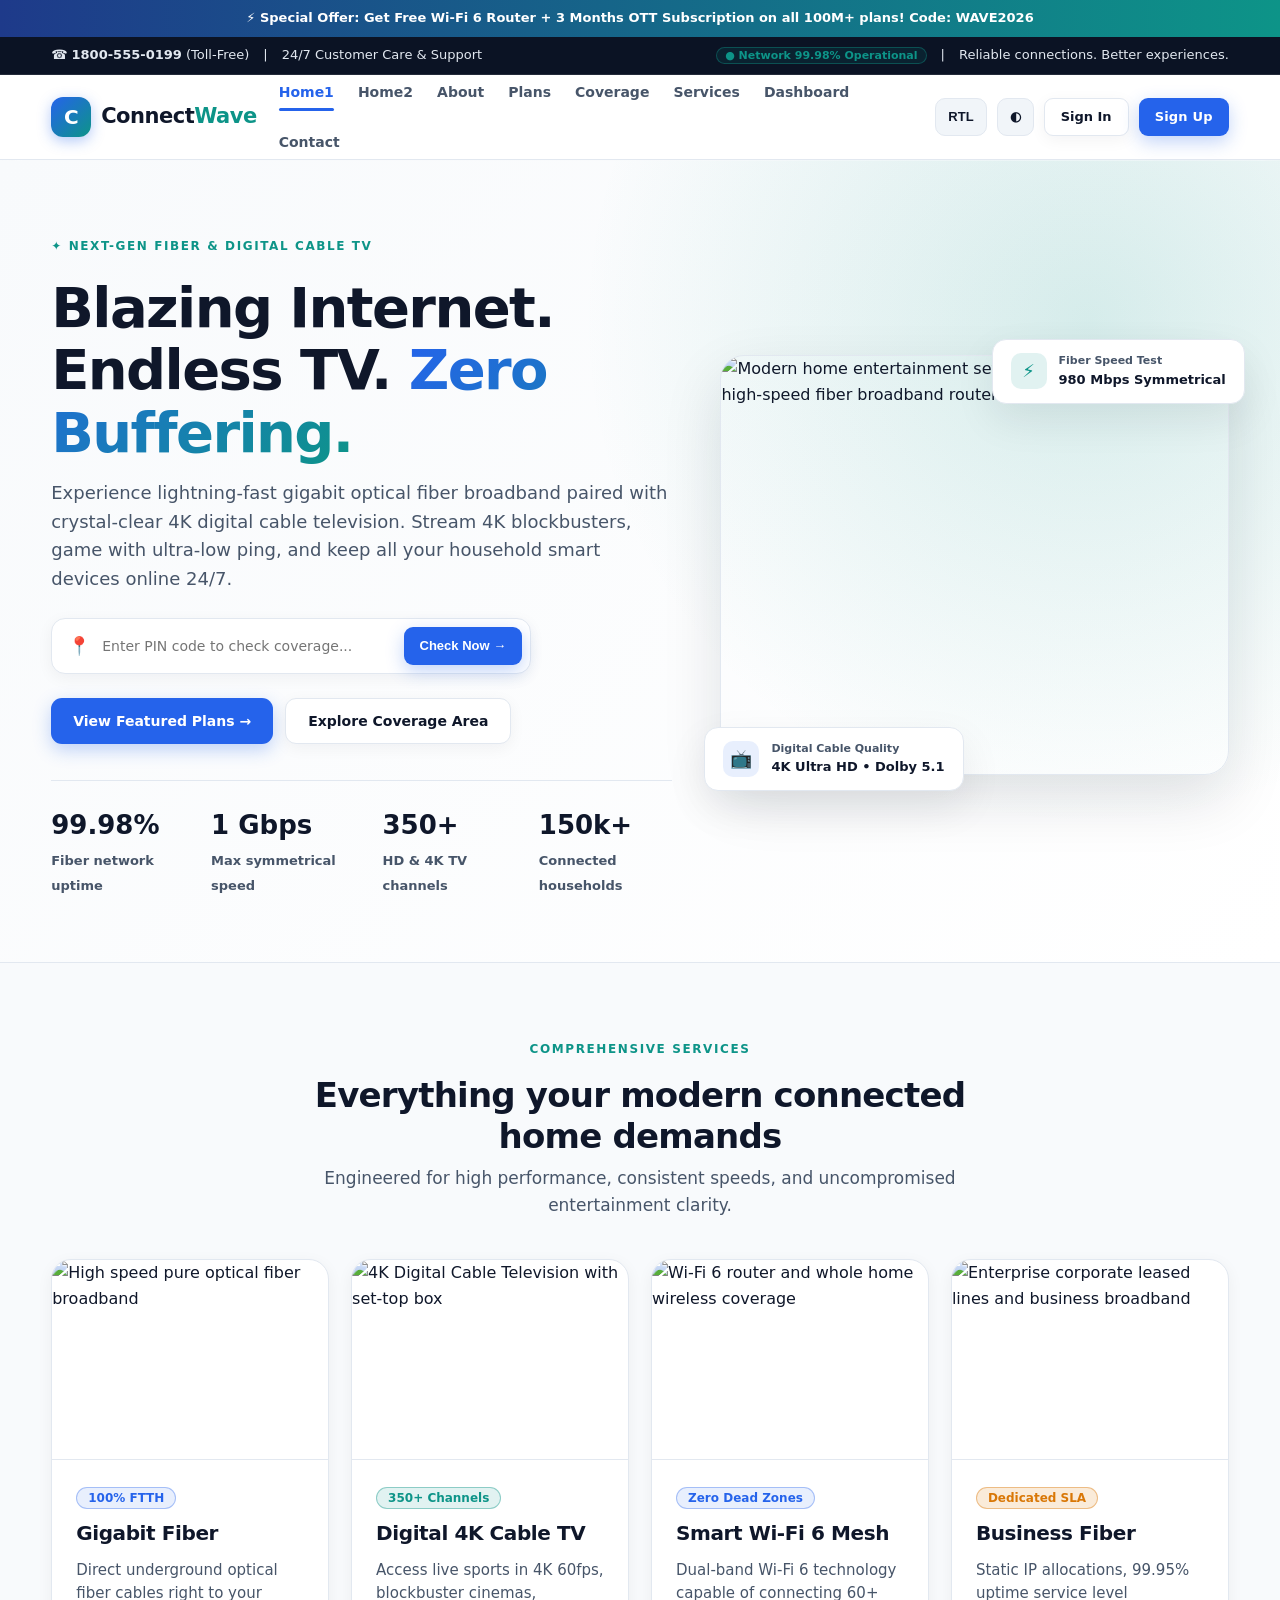
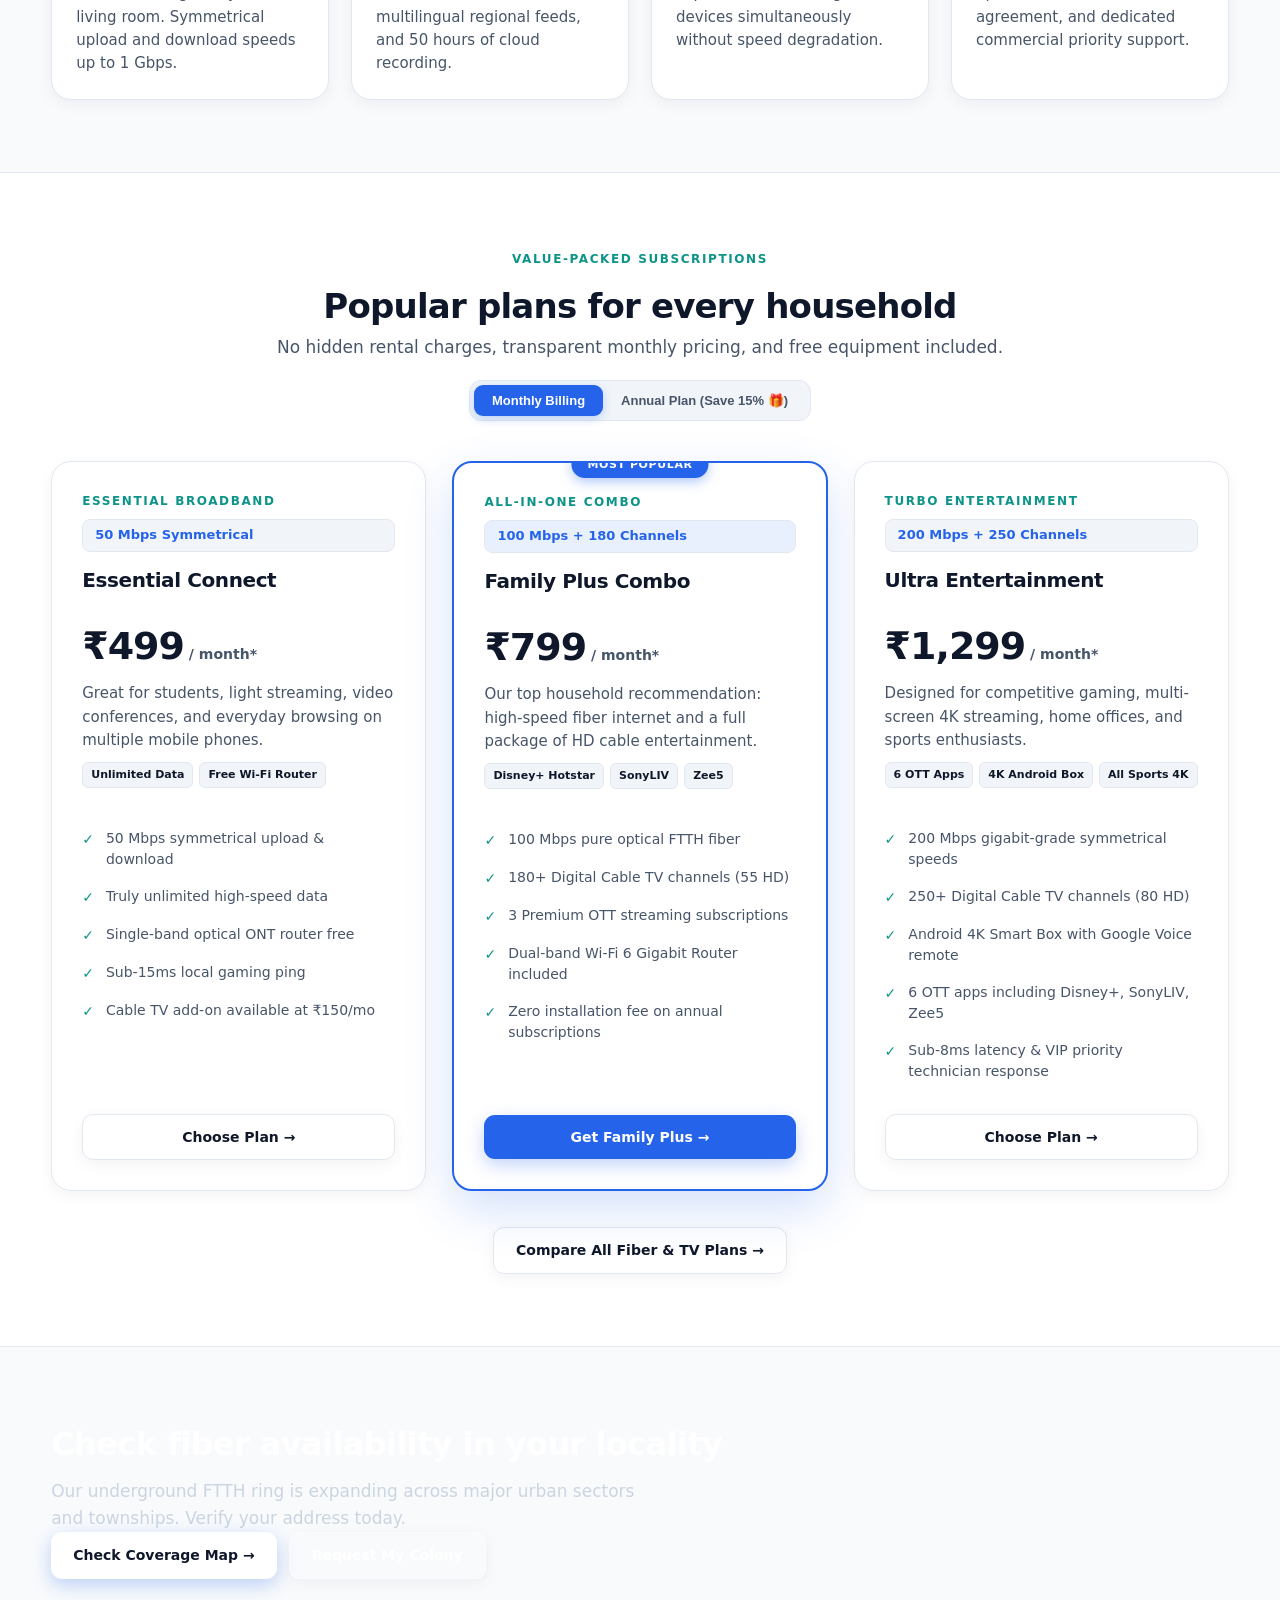
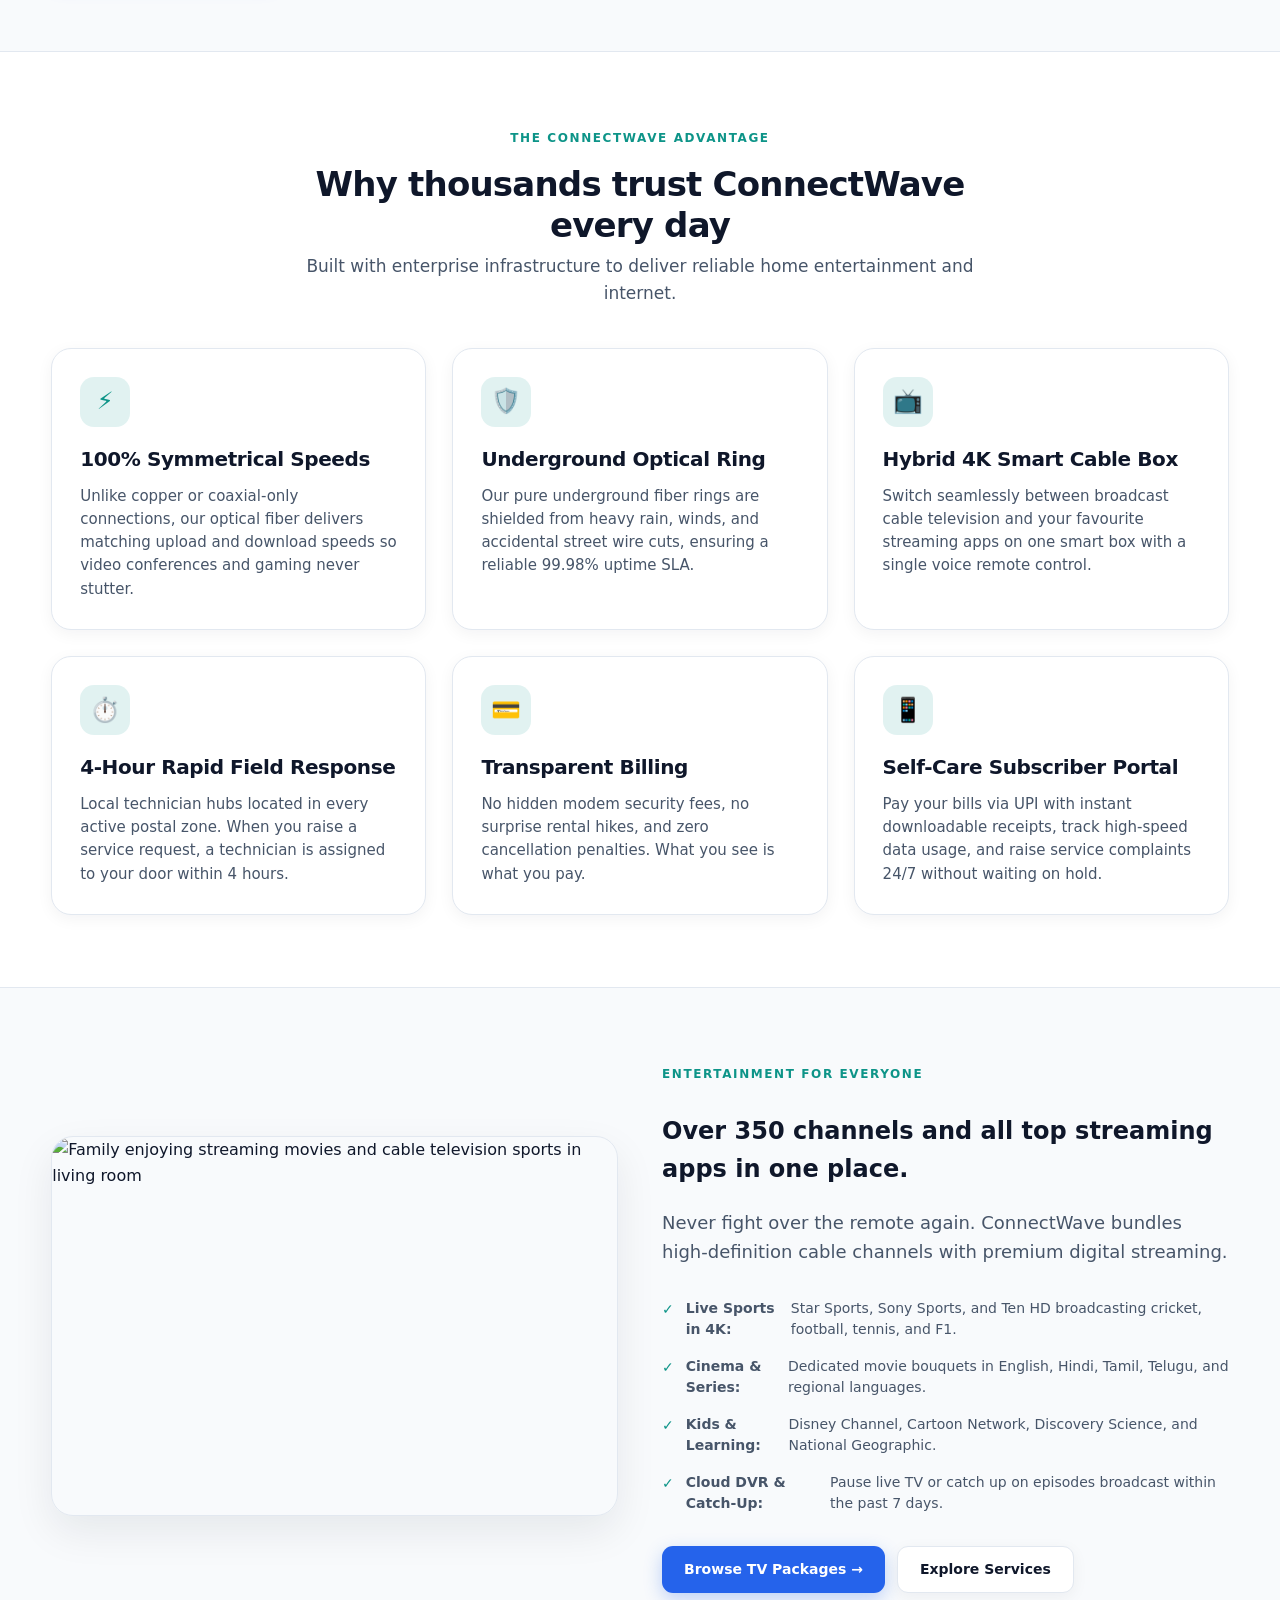
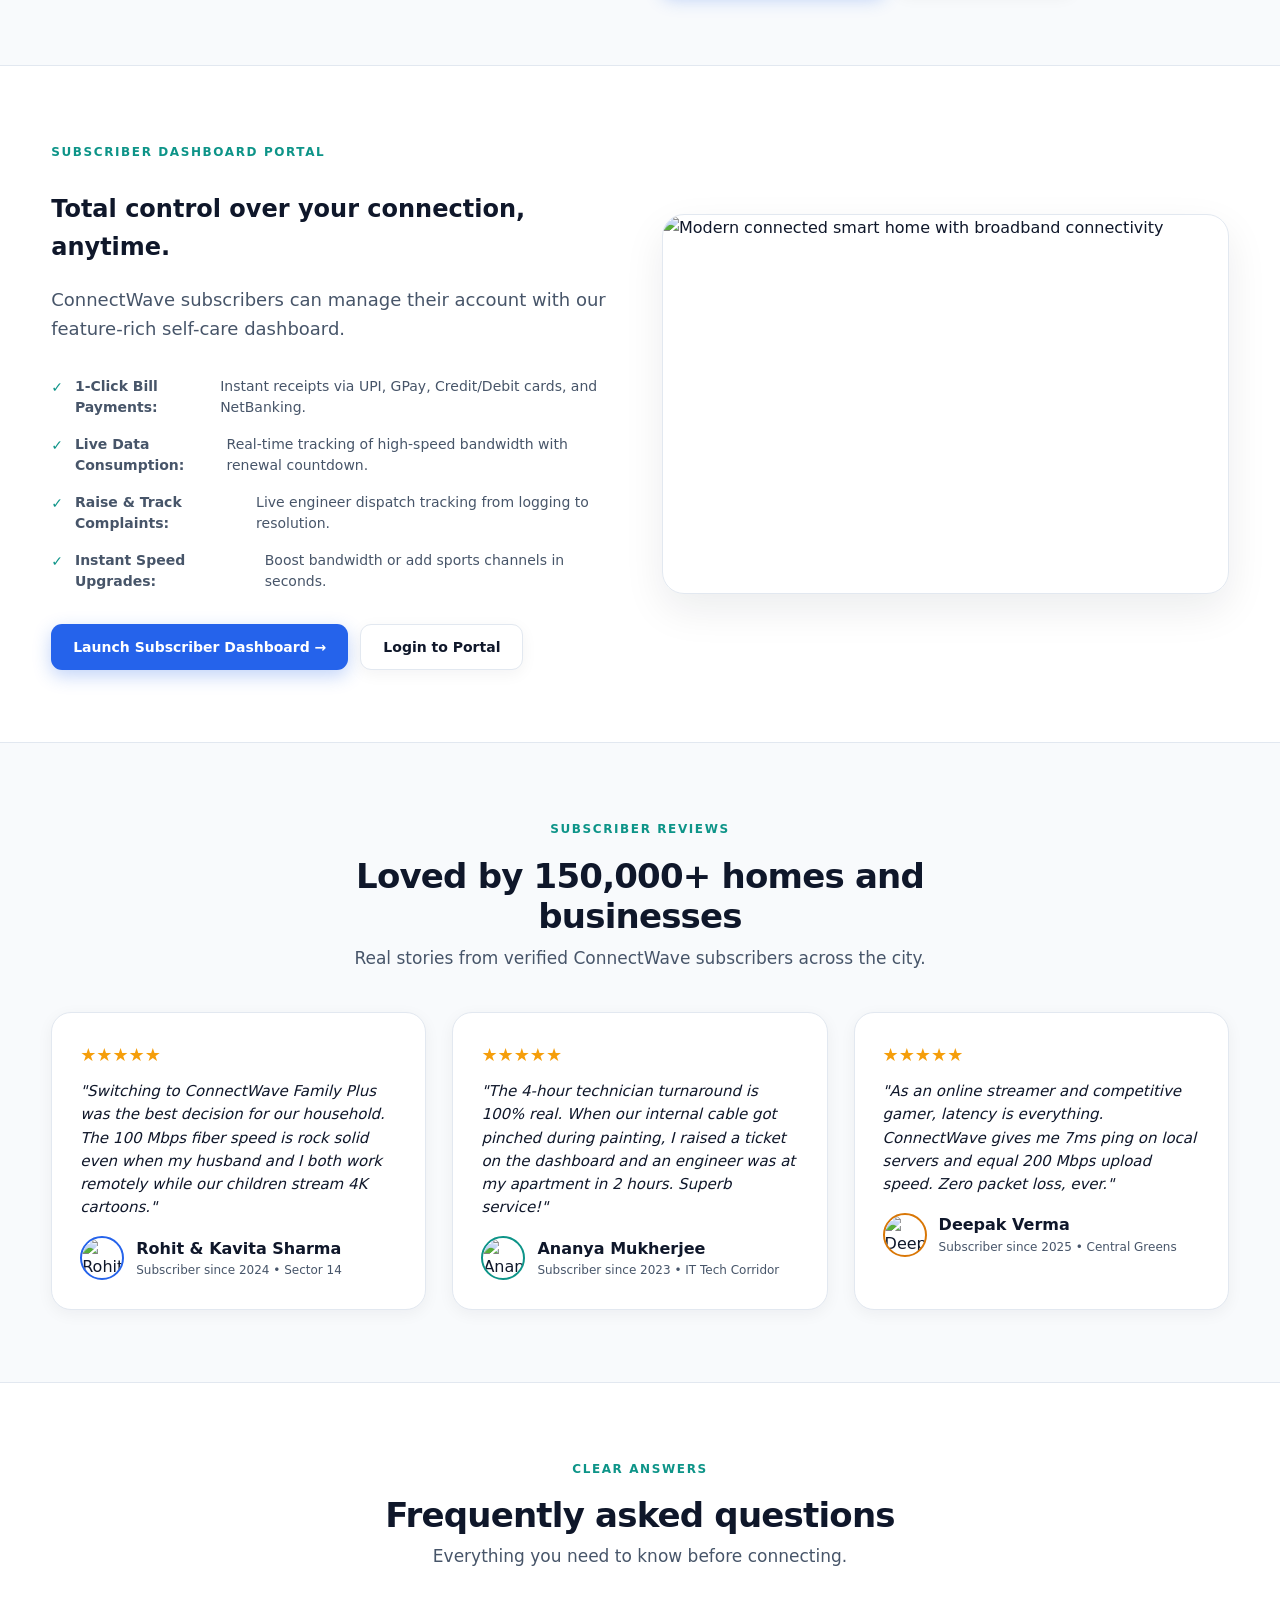
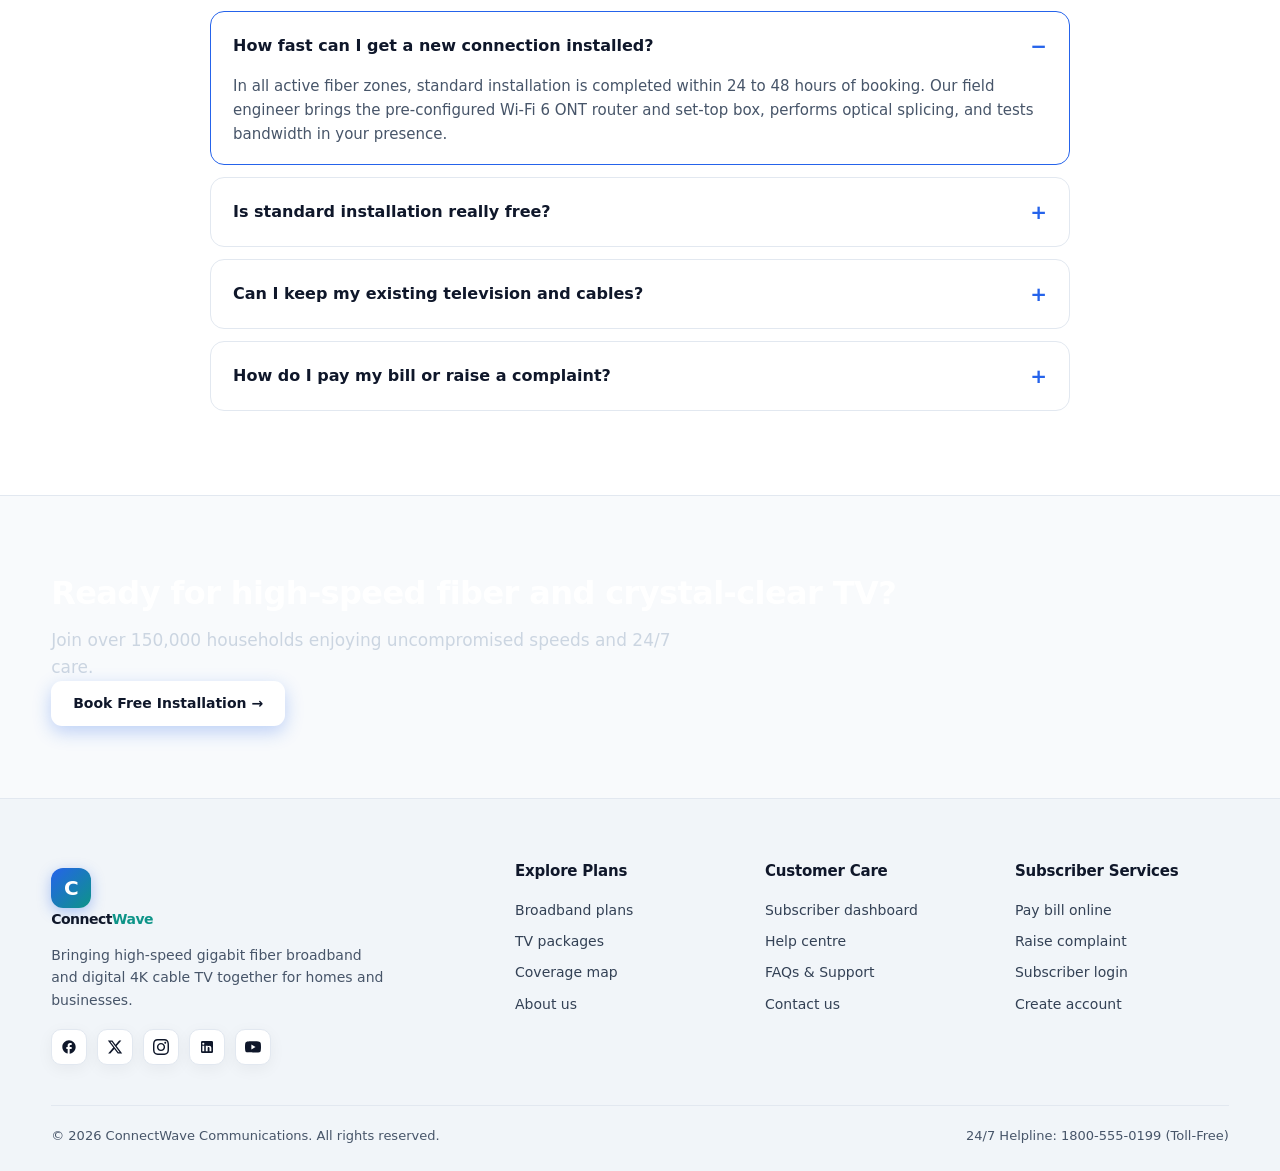
==== commit e3257b7d: "Fix navbar layout in mobile and tab views: place RTL, Theme, and Sign In buttons inside hamburger me" ====
--- a/index.html
+++ b/index.html
@@ -40,7 +40,7 @@
       <span class="logo">C</span>
       <span>Connect<span style="color:var(--accent)">Wave</span></span>
     </a>
-    <nav class="navlinks">
+    <nav class="navlinks" id="navlinks">
       <a class="active" href="index.html">Home1</a>
       <a href="Home2.html">Home2</a>
       <a href="about.html">About</a>
@@ -49,11 +49,28 @@
       <a href="services.html">Services</a>
       <a href="dashboard.html">Dashboard</a>
       <a href="contact.html">Contact</a>
+
+      <!-- Mobile & Tab Actions Inside Hamburger (RTL, Theme & Sign In/Up Buttons) -->
+      <div class="nav-menu-actions">
+        <div class="nav-menu-tools">
+          <button type="button" class="iconbtn" onclick="toggleRTL()" aria-label="Toggle text direction">
+            <span>🌐</span> <span>RTL</span>
+          </button>
+          <button type="button" class="iconbtn" onclick="toggleTheme()" aria-label="Toggle theme">
+            <span>◐</span> <span>Theme</span>
+          </button>
+        </div>
+        <div class="nav-menu-auth">
+          <a href="login.html" class="btn secondary small">Sign In</a>
+          <a href="signup.html" class="btn small nav-signup-btn">Sign Up</a>
+        </div>
+      </div>
     </nav>
     <div class="navactions">
-      <button class="iconbtn" onclick="toggleRTL()" aria-label="Toggle text direction">RTL</button>
-      <button class="iconbtn" onclick="toggleTheme()" aria-label="Toggle theme">◐</button>
-      <a href="signup.html" class="btn small nav-signup-btn">Sign up</a>
+      <button class="iconbtn nav-desktop-item" onclick="toggleRTL()" aria-label="Toggle text direction">RTL</button>
+      <button class="iconbtn nav-desktop-item" onclick="toggleTheme()" aria-label="Toggle theme">◐</button>
+      <a href="login.html" class="btn secondary small nav-desktop-item">Sign In</a>
+      <a href="signup.html" class="btn small nav-signup-btn nav-desktop-item">Sign Up</a>
       <button class="hamburger-btn" onclick="toggleMobileMenu()" aria-label="Toggle navigation menu" aria-expanded="false">☰</button>
     </div>
   </div>
--- a/assets/style.css
+++ b/assets/style.css
@@ -227,6 +227,15 @@
   flex-shrink: 0;
 }
 
+.nav-desktop-item {
+  display: inline-flex;
+  align-items: center;
+}
+
+.nav-menu-actions {
+  display: none;
+}
+
 .iconbtn {
   border: 1px solid var(--line);
   background: var(--surface-alt);
@@ -1852,7 +1861,16 @@
 /* 1024px and Below: Hamburger Menu Active (Mobile, 768, 1024) */
 @media (max-width: 1024px) {
   .hamburger-btn {
-    display: inline-flex;
+    display: inline-flex !important;
+  }
+
+  /* Hide desktop navbar action buttons on mobile and tablet */
+  .nav-desktop-item {
+    display: none !important;
+  }
+
+  .navinner {
+    position: relative;
   }
 
   .navlinks {
@@ -1865,32 +1883,105 @@
     border-bottom: 2px solid var(--line);
     box-shadow: var(--shadow-lg);
     flex-direction: column;
-    padding: 18px 24px 22px;
-    gap: 8px;
+    padding: 16px 20px 22px;
+    gap: 6px;
     z-index: 150;
     width: 100%;
     box-sizing: border-box;
+    max-height: calc(100vh - 74px);
+    overflow-y: auto;
+    -webkit-overflow-scrolling: touch;
   }
 
   .navlinks.open {
     display: flex;
   }
 
-  .navlinks a {
-    padding: 10px 14px;
+  .navlinks > a {
+    padding: 12px 16px;
     font-size: 15px;
-    border-radius: 8px;
+    font-weight: 700;
+    border-radius: 10px;
     width: 100%;
     box-sizing: border-box;
-  }
-
-  .navlinks a:hover,
-  .navlinks a.active {
+    color: var(--text);
+    transition: all 0.15s ease;
+    text-decoration: none;
+  }
+
+  .navlinks > a:hover,
+  .navlinks > a.active {
     background: var(--surface-alt);
-  }
-
-  .navlinks a.active::after {
+    color: var(--primary);
+  }
+
+  .navlinks > a.active::after {
     display: none;
+  }
+
+  [dir="rtl"] .navlinks > a {
+    text-align: right;
+  }
+
+  /* Hamburger Menu Actions (RTL, Theme & Sign In/Up Buttons) */
+  .nav-menu-actions {
+    display: flex !important;
+    flex-direction: column;
+    gap: 12px;
+    margin-top: 10px;
+    padding-top: 16px;
+    border-top: 1px solid var(--line);
+    width: 100%;
+    box-sizing: border-box;
+  }
+
+  .nav-menu-tools {
+    display: flex;
+    gap: 10px;
+    width: 100%;
+  }
+
+  .nav-menu-tools .iconbtn {
+    flex: 1;
+    display: inline-flex;
+    align-items: center;
+    justify-content: center;
+    gap: 8px;
+    padding: 10px 14px;
+    font-size: 13.5px;
+    font-weight: 700;
+    border-radius: 10px;
+    min-height: 42px;
+    background: var(--surface-alt);
+    border: 1px solid var(--line);
+    color: var(--text);
+    box-sizing: border-box;
+  }
+
+  .nav-menu-tools .iconbtn:hover {
+    background: var(--surface);
+    border-color: var(--primary);
+    color: var(--primary);
+  }
+
+  .nav-menu-auth {
+    display: flex;
+    gap: 10px;
+    width: 100%;
+  }
+
+  .nav-menu-auth .btn {
+    flex: 1;
+    display: inline-flex;
+    align-items: center;
+    justify-content: center;
+    padding: 11px 16px;
+    font-size: 14px;
+    font-weight: 750;
+    border-radius: 10px;
+    min-height: 42px;
+    box-sizing: border-box;
+    text-align: center;
   }
 
   .dash-stat-grid {
